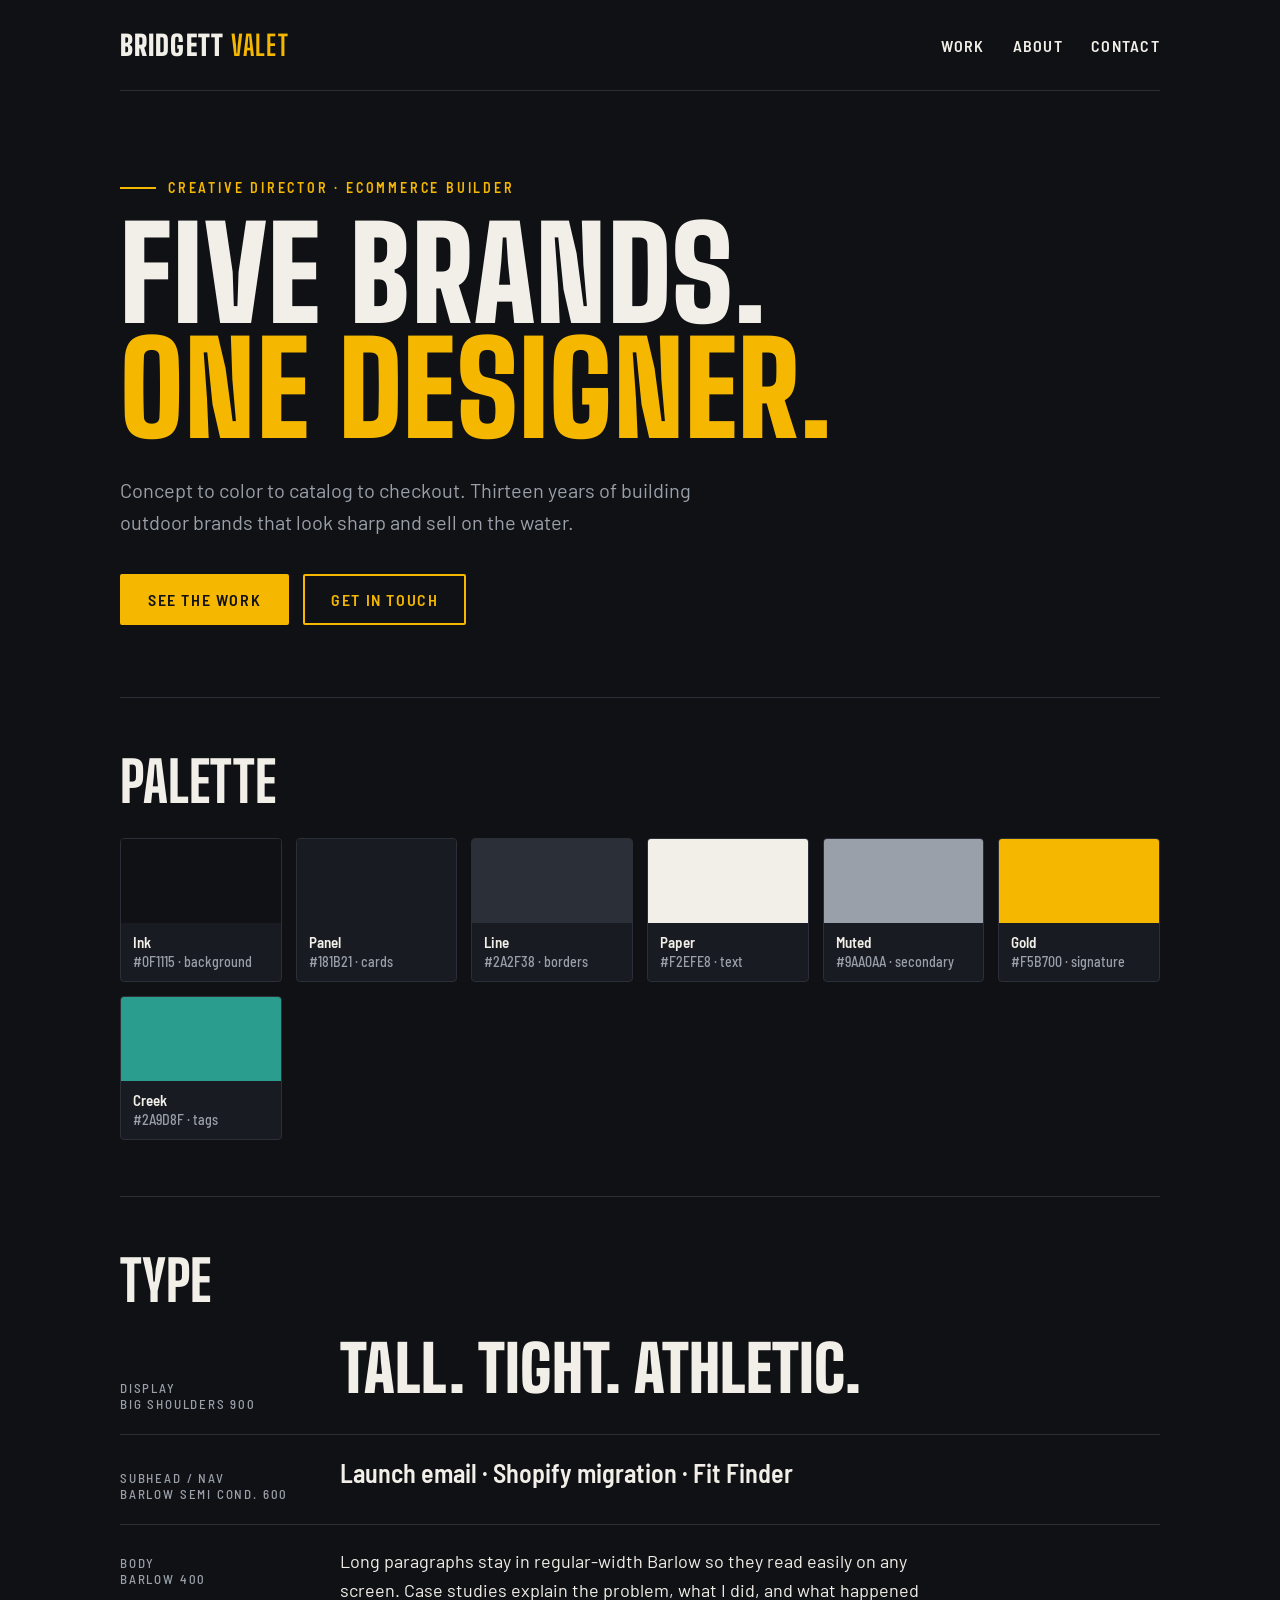
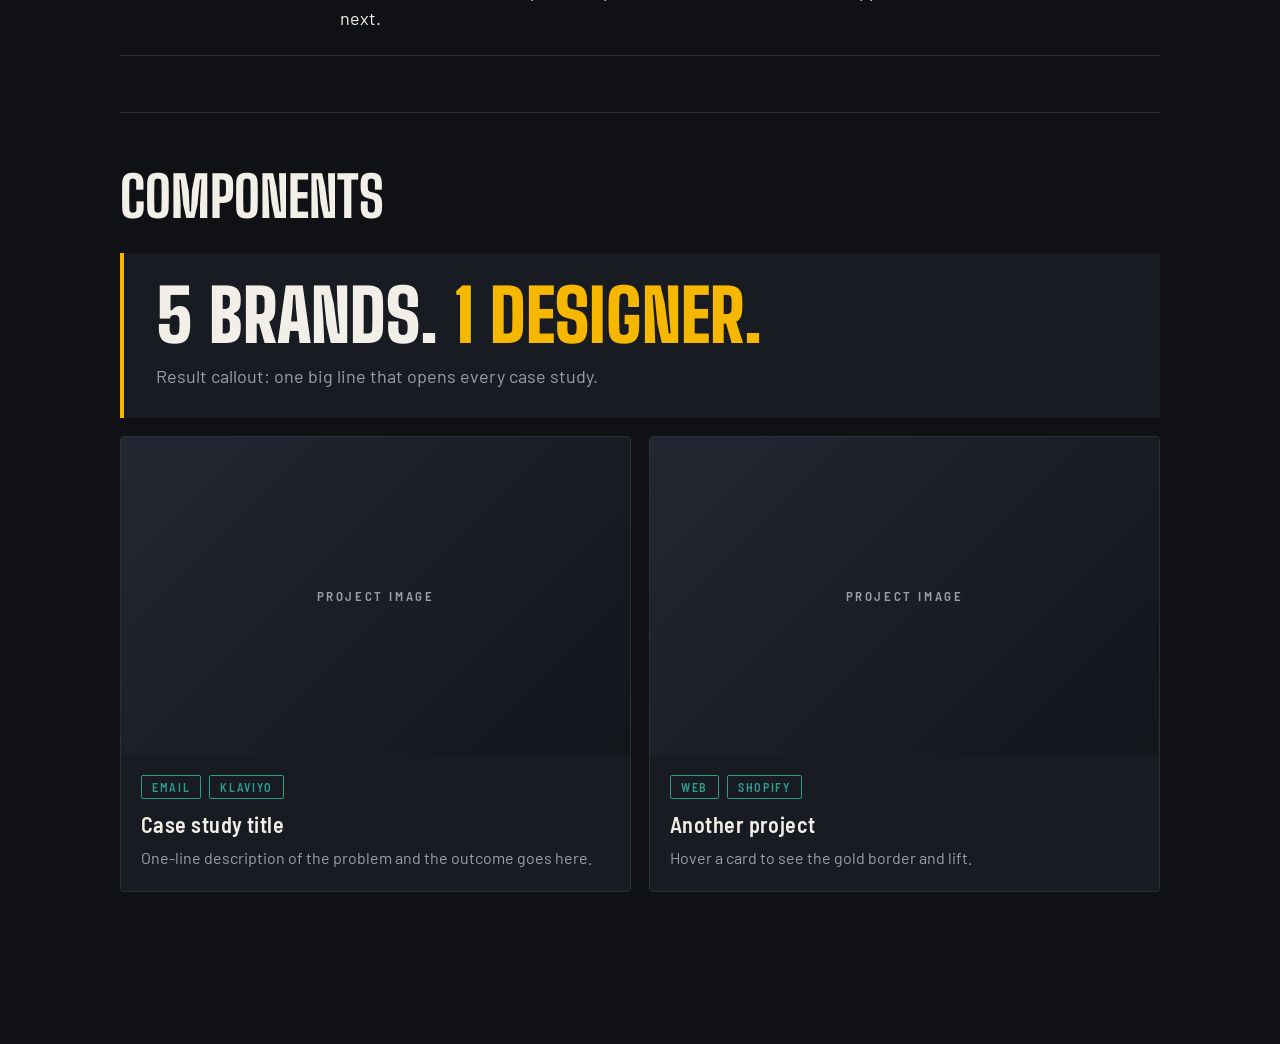
==== index.html @ 9b154510 "initial commit" ====
<!doctype html>
<html lang="en">
<head>
<meta charset="utf-8">
<meta name="viewport" content="width=device-width, initial-scale=1">
<title>Bridgett Valet — Style Sheet</title>
<meta name="robots" content="noindex">
<style>
@font-face{font-family:"Big Shoulders Display";font-weight:700;font-display:swap;src:url(fonts/big-shoulders-display-latin-700-normal.woff2) format("woff2")}
@font-face{font-family:"Big Shoulders Display";font-weight:800;font-display:swap;src:url(fonts/big-shoulders-display-latin-800-normal.woff2) format("woff2")}
@font-face{font-family:"Big Shoulders Display";font-weight:900;font-display:swap;src:url(fonts/big-shoulders-display-latin-900-normal.woff2) format("woff2")}
@font-face{font-family:"Barlow Semi Condensed";font-weight:500;font-display:swap;src:url(fonts/barlow-semi-condensed-latin-500-normal.woff2) format("woff2")}
@font-face{font-family:"Barlow Semi Condensed";font-weight:600;font-display:swap;src:url(fonts/barlow-semi-condensed-latin-600-normal.woff2) format("woff2")}
@font-face{font-family:"Barlow";font-weight:400;font-display:swap;src:url(fonts/barlow-latin-400-normal.woff2) format("woff2")}
@font-face{font-family:"Barlow";font-weight:400;font-style:italic;font-display:swap;src:url(fonts/barlow-latin-400-italic.woff2) format("woff2")}
@font-face{font-family:"Barlow";font-weight:600;font-display:swap;src:url(fonts/barlow-latin-600-normal.woff2) format("woff2")}

:root{
  --ink:#0F1115; --panel:#181B21; --line:#2A2F38;
  --text:#F2EFE8; --muted:#9AA0AA;
  --gold:#F5B700; --teal:#2A9D8F;
  --display:"Big Shoulders Display","Arial Narrow",sans-serif;
  --sub:"Barlow Semi Condensed",system-ui,sans-serif;
  --body:"Barlow",system-ui,sans-serif;
}
*{box-sizing:border-box;margin:0}
body{background:var(--ink);color:var(--text);font:400 18px/1.6 var(--body);padding:0 16px 96px}
.wrap{max-width:1040px;margin:0 auto}
nav{display:flex;justify-content:space-between;align-items:center;padding:28px 0;border-bottom:1px solid var(--line);font:600 16px var(--sub);letter-spacing:.08em;text-transform:uppercase}
nav .mark{font:900 28px var(--display);letter-spacing:.04em}
nav .mark b{color:var(--gold)}
nav ul{display:flex;gap:28px;list-style:none;padding:0}
nav a{color:var(--text);text-decoration:none}
nav a:hover{color:var(--gold)}
.hero{padding:88px 0 72px}
.tag{font:600 14px var(--sub);letter-spacing:.2em;text-transform:uppercase;color:var(--gold);display:flex;align-items:center;gap:12px}
.tag::before{content:"";width:36px;height:2px;background:var(--gold)}
h1{font:900 clamp(56px,11vw,128px)/.9 var(--display);text-transform:uppercase;letter-spacing:.01em;margin:20px 0 28px}
h1 em{font-style:normal;color:var(--gold)}
.lede{max-width:620px;color:var(--muted);font-size:20px}
.btns{display:flex;gap:14px;margin-top:36px;flex-wrap:wrap}
.btn{font:600 16px var(--sub);letter-spacing:.1em;text-transform:uppercase;padding:14px 26px;border-radius:2px;text-decoration:none;border:2px solid var(--gold)}
.btn.primary{background:var(--gold);color:var(--ink)}
.btn.primary:hover{background:var(--text);border-color:var(--text)}
.btn.ghost{color:var(--gold)}
.btn.ghost:hover{background:var(--gold);color:var(--ink)}
section{padding:56px 0;border-top:1px solid var(--line)}
h2{font:800 clamp(36px,6vw,56px)/1 var(--display);text-transform:uppercase;margin-bottom:28px}
h3{font:600 22px var(--sub);letter-spacing:.02em;margin-bottom:8px}
.swatches{display:grid;grid-template-columns:repeat(auto-fit,minmax(140px,1fr));gap:14px}
.sw{border:1px solid var(--line);border-radius:4px;overflow:hidden;background:var(--panel)}
.sw i{display:block;height:84px}
.sw p{padding:10px 12px;font:500 14px/1.3 var(--sub);color:var(--muted)}
.sw p b{display:block;color:var(--text);font-weight:600;font-size:15px}
.type{display:grid;gap:22px}
.row{display:grid;grid-template-columns:200px 1fr;gap:20px;align-items:baseline;padding-bottom:22px;border-bottom:1px solid var(--line)}
.row small{font:500 13px var(--sub);letter-spacing:.14em;text-transform:uppercase;color:var(--muted)}
.row .d{font:900 64px/1 var(--display);text-transform:uppercase}
.row .s{font:600 26px var(--sub)}
.row .b{font:400 18px/1.6 var(--body);max-width:60ch}
.cards{display:grid;grid-template-columns:repeat(auto-fit,minmax(280px,1fr));gap:18px}
.card{background:var(--panel);border:1px solid var(--line);border-radius:4px;overflow:hidden;transition:border-color .2s,transform .2s}
.card:hover{border-color:var(--gold);transform:translateY(-3px)}
.card .img{aspect-ratio:16/10;background:linear-gradient(135deg,#222732,#12151a);display:grid;place-items:center;color:var(--muted);font:600 13px var(--sub);letter-spacing:.2em;text-transform:uppercase}
.card .in{padding:20px}
.chips{display:flex;gap:8px;flex-wrap:wrap;margin-bottom:12px}
.chip{font:600 12px var(--sub);letter-spacing:.14em;text-transform:uppercase;padding:4px 10px;border:1px solid var(--teal);color:var(--teal);border-radius:2px}
.card p{color:var(--muted);font-size:16px}
.result{background:var(--panel);border-left:4px solid var(--gold);padding:28px 32px}
.result .big{font:900 clamp(40px,7vw,72px)/.95 var(--display);text-transform:uppercase}
.result .big span{color:var(--gold)}
.result p{color:var(--muted);margin-top:12px}
@media(max-width:640px){.row{grid-template-columns:1fr;gap:6px}nav ul{display:none}.hero{padding:56px 0 48px}}
</style>
</head>
<body>
<div class="wrap">
  <nav>
    <div class="mark">BRIDGETT <b>VALET</b></div>
    <ul><li><a href="#">Work</a></li><li><a href="#">About</a></li><li><a href="#">Contact</a></li></ul>
  </nav>

  <header class="hero">
    <div class="tag">Creative Director · Ecommerce Builder</div>
    <h1>Five brands.<br><em>One designer.</em></h1>
    <p class="lede">Concept to color to catalog to checkout. Thirteen years of building outdoor brands that look sharp and sell on the water.</p>
    <div class="btns">
      <a class="btn primary" href="#">See the work</a>
      <a class="btn ghost" href="#">Get in touch</a>
    </div>
  </header>

  <section>
    <h2>Palette</h2>
    <div class="swatches">
      <div class="sw"><i style="background:#0F1115"></i><p><b>Ink</b>#0F1115 · background</p></div>
      <div class="sw"><i style="background:#181B21"></i><p><b>Panel</b>#181B21 · cards</p></div>
      <div class="sw"><i style="background:#2A2F38"></i><p><b>Line</b>#2A2F38 · borders</p></div>
      <div class="sw"><i style="background:#F2EFE8"></i><p><b>Paper</b>#F2EFE8 · text</p></div>
      <div class="sw"><i style="background:#9AA0AA"></i><p><b>Muted</b>#9AA0AA · secondary</p></div>
      <div class="sw"><i style="background:#F5B700"></i><p><b>Gold</b>#F5B700 · signature</p></div>
      <div class="sw"><i style="background:#2A9D8F"></i><p><b>Creek</b>#2A9D8F · tags</p></div>
    </div>
  </section>

  <section>
    <h2>Type</h2>
    <div class="type">
      <div class="row"><small>Display<br>Big Shoulders 900</small><div class="d">Tall. Tight. Athletic.</div></div>
      <div class="row"><small>Subhead / nav<br>Barlow Semi Cond. 600</small><div class="s">Launch email · Shopify migration · Fit Finder</div></div>
      <div class="row"><small>Body<br>Barlow 400</small><div class="b">Long paragraphs stay in regular-width Barlow so they read easily on any screen. Case studies explain the problem, what I did, and what happened next.</div></div>
    </div>
  </section>

  <section>
    <h2>Components</h2>
    <div class="result" style="margin-bottom:18px">
      <div class="big">5 brands. <span>1 designer.</span></div>
      <p>Result callout: one big line that opens every case study.</p>
    </div>
    <div class="cards">
      <article class="card"><div class="img">Project image</div><div class="in"><div class="chips"><span class="chip">Email</span><span class="chip">Klaviyo</span></div><h3>Case study title</h3><p>One-line description of the problem and the outcome goes here.</p></div></article>
      <article class="card"><div class="img">Project image</div><div class="in"><div class="chips"><span class="chip">Web</span><span class="chip">Shopify</span></div><h3>Another project</h3><p>Hover a card to see the gold border and lift.</p></div></article>
    </div>
  </section>
</div>
</body>
</html>
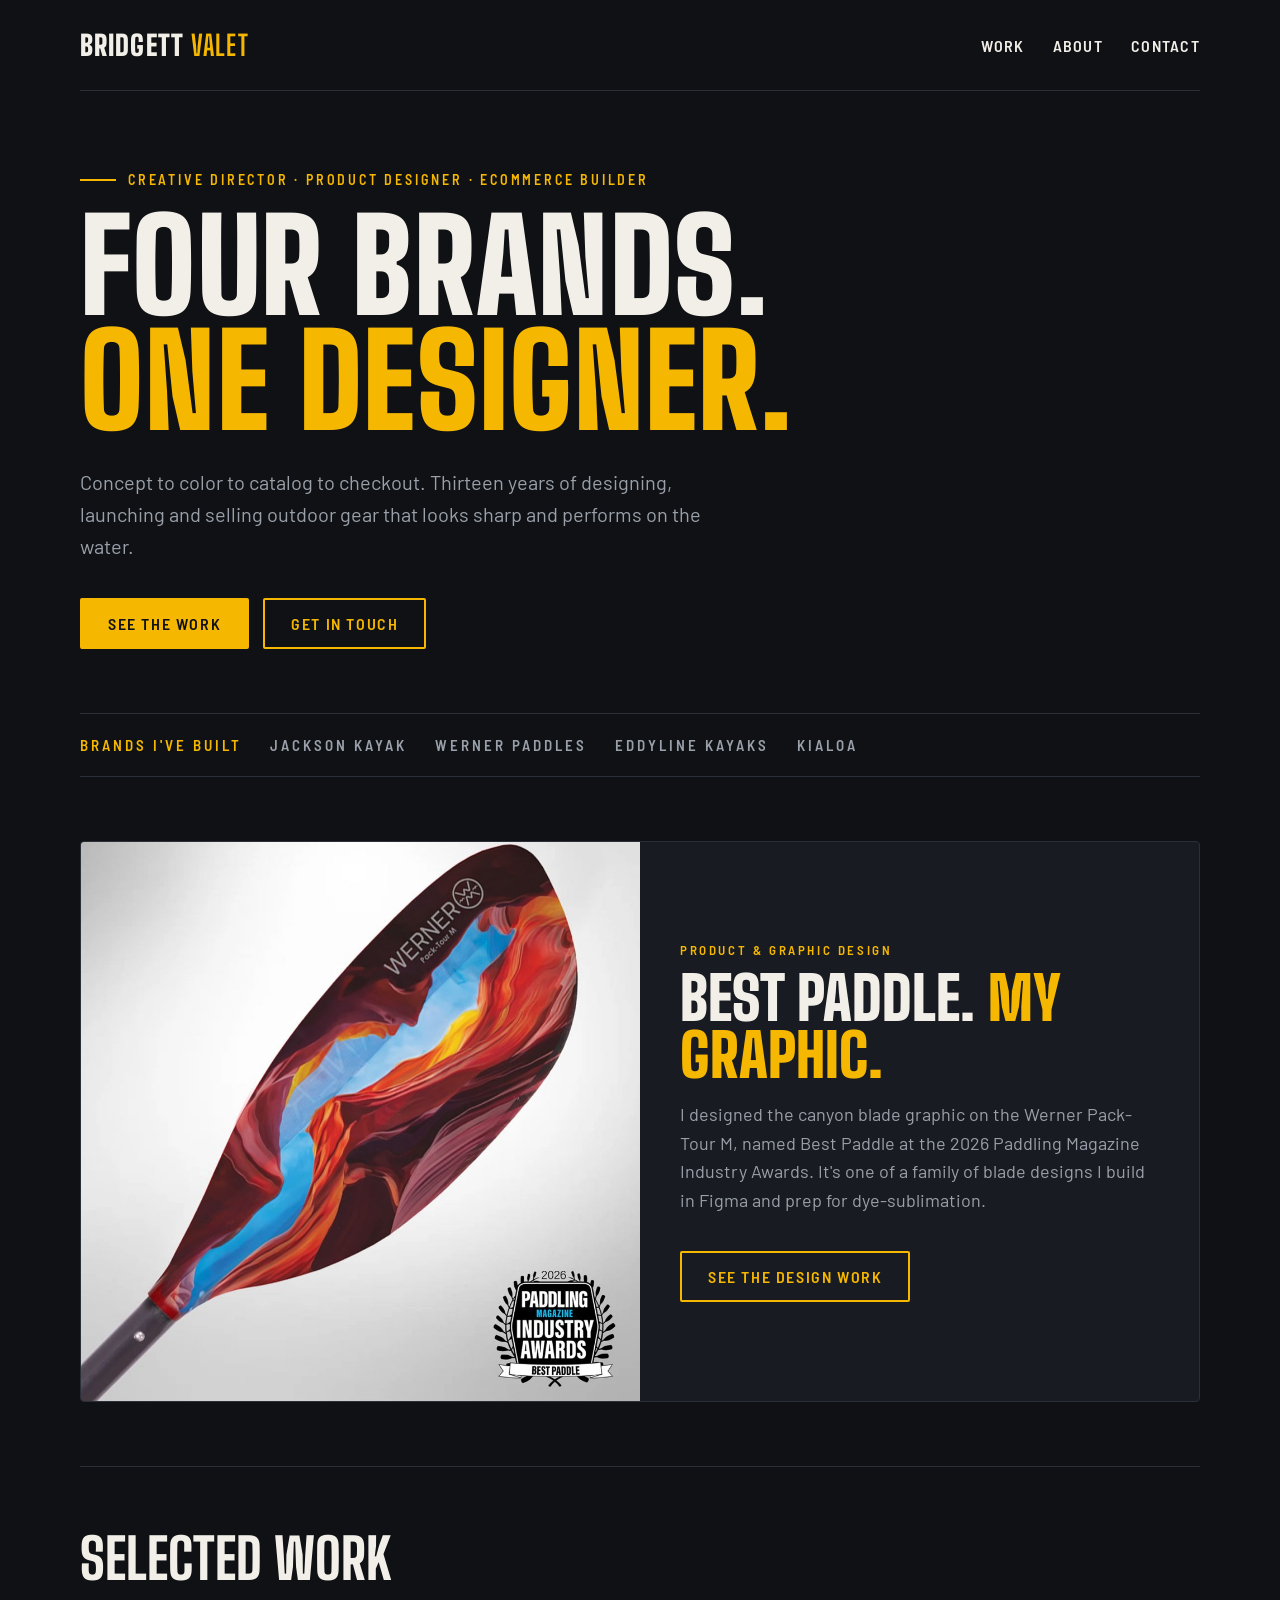
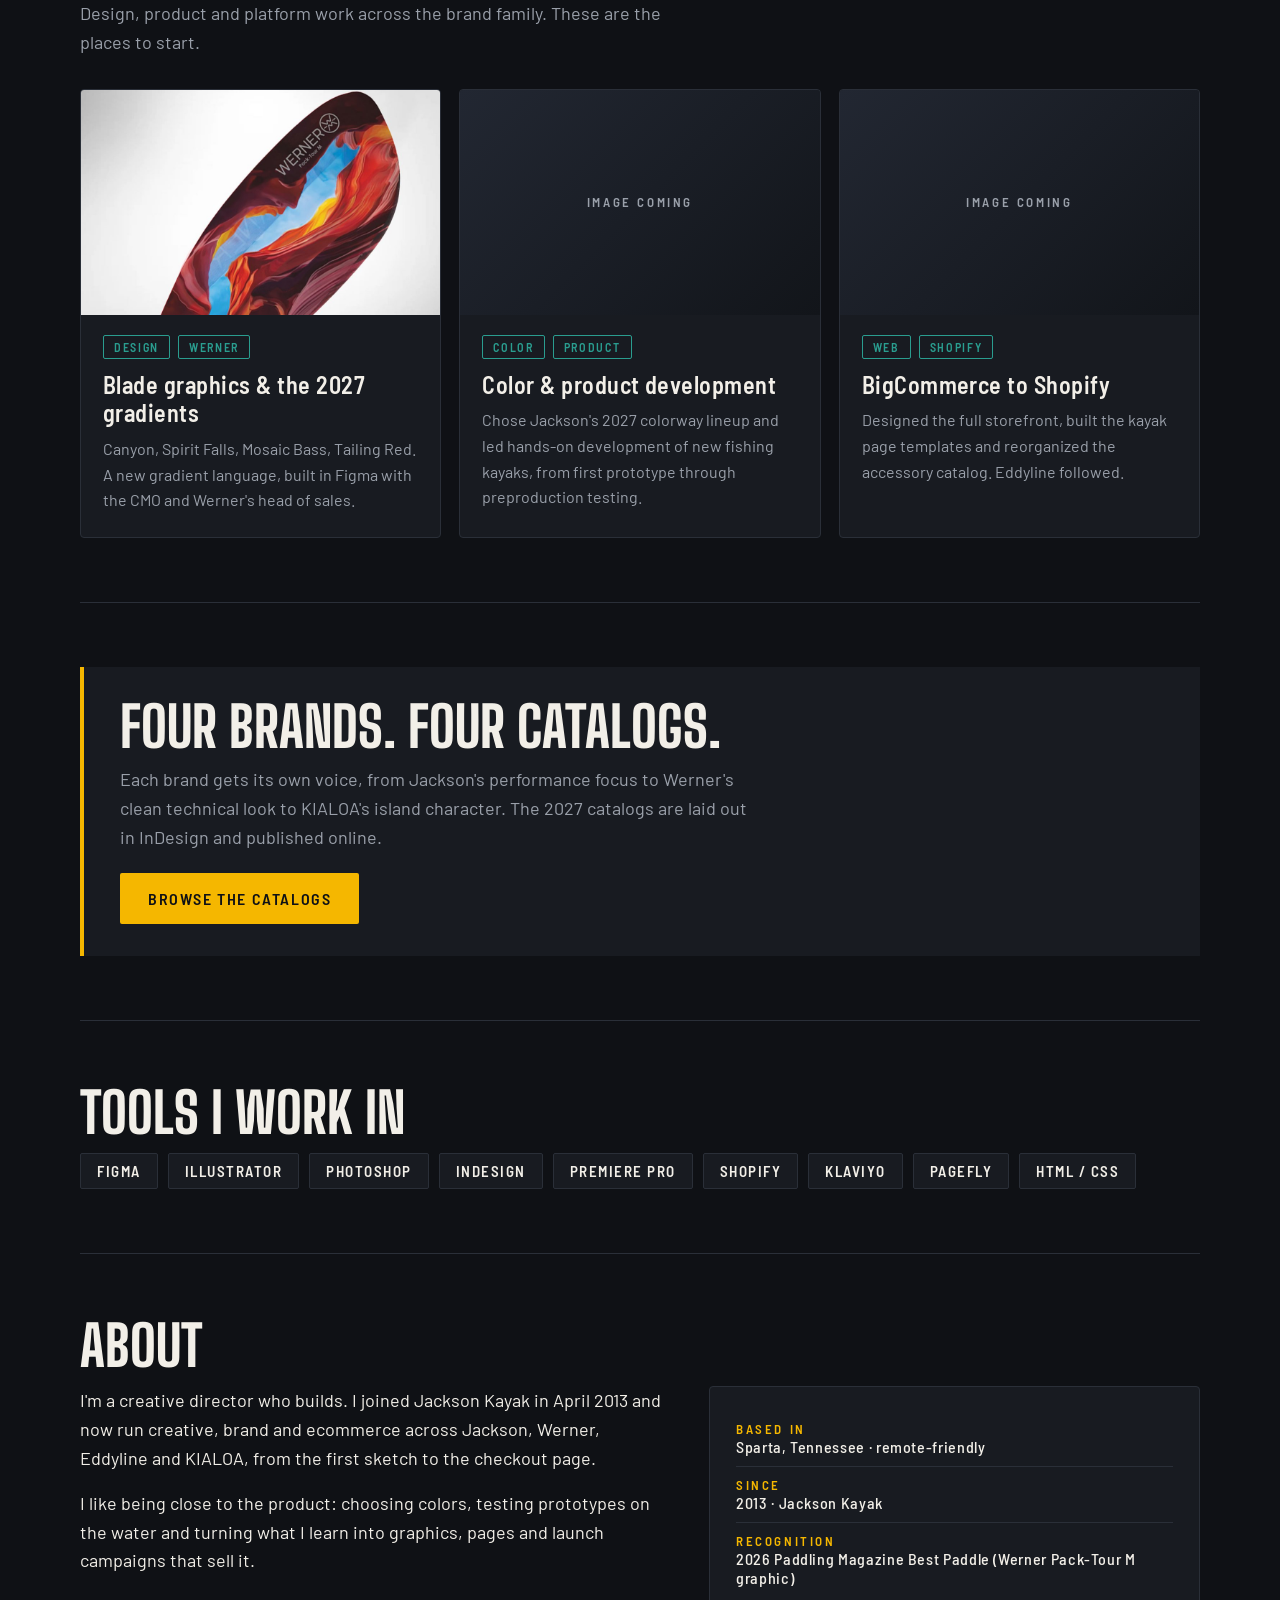
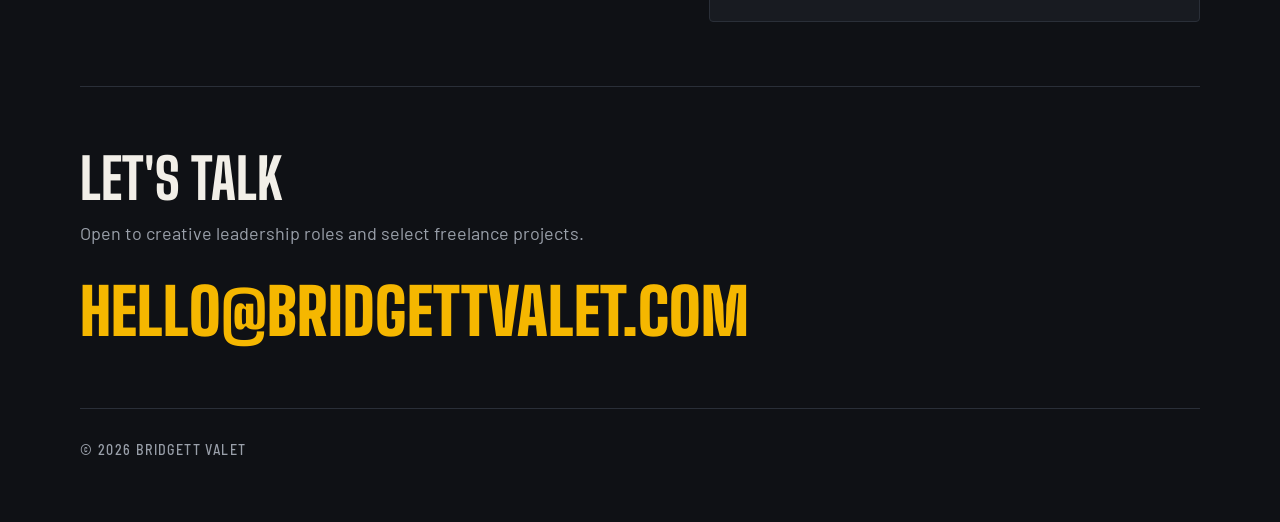
==== commit 3815294c: "added style.css and image folder" ====
--- a/index.html
+++ b/index.html
@@ -3,126 +3,96 @@
 <head>
 <meta charset="utf-8">
 <meta name="viewport" content="width=device-width, initial-scale=1">
-<title>Bridgett Valet — Style Sheet</title>
+<title>Bridgett Valet — Creative Director</title>
+<meta name="description" content="Creative director and ecommerce builder with 13 years designing, launching and selling outdoor gear across four brands.">
 <meta name="robots" content="noindex">
-<style>
-@font-face{font-family:"Big Shoulders Display";font-weight:700;font-display:swap;src:url(fonts/big-shoulders-display-latin-700-normal.woff2) format("woff2")}
-@font-face{font-family:"Big Shoulders Display";font-weight:800;font-display:swap;src:url(fonts/big-shoulders-display-latin-800-normal.woff2) format("woff2")}
-@font-face{font-family:"Big Shoulders Display";font-weight:900;font-display:swap;src:url(fonts/big-shoulders-display-latin-900-normal.woff2) format("woff2")}
-@font-face{font-family:"Barlow Semi Condensed";font-weight:500;font-display:swap;src:url(fonts/barlow-semi-condensed-latin-500-normal.woff2) format("woff2")}
-@font-face{font-family:"Barlow Semi Condensed";font-weight:600;font-display:swap;src:url(fonts/barlow-semi-condensed-latin-600-normal.woff2) format("woff2")}
-@font-face{font-family:"Barlow";font-weight:400;font-display:swap;src:url(fonts/barlow-latin-400-normal.woff2) format("woff2")}
-@font-face{font-family:"Barlow";font-weight:400;font-style:italic;font-display:swap;src:url(fonts/barlow-latin-400-italic.woff2) format("woff2")}
-@font-face{font-family:"Barlow";font-weight:600;font-display:swap;src:url(fonts/barlow-latin-600-normal.woff2) format("woff2")}
-
-:root{
-  --ink:#0F1115; --panel:#181B21; --line:#2A2F38;
-  --text:#F2EFE8; --muted:#9AA0AA;
-  --gold:#F5B700; --teal:#2A9D8F;
-  --display:"Big Shoulders Display","Arial Narrow",sans-serif;
-  --sub:"Barlow Semi Condensed",system-ui,sans-serif;
-  --body:"Barlow",system-ui,sans-serif;
-}
-*{box-sizing:border-box;margin:0}
-body{background:var(--ink);color:var(--text);font:400 18px/1.6 var(--body);padding:0 16px 96px}
-.wrap{max-width:1040px;margin:0 auto}
-nav{display:flex;justify-content:space-between;align-items:center;padding:28px 0;border-bottom:1px solid var(--line);font:600 16px var(--sub);letter-spacing:.08em;text-transform:uppercase}
-nav .mark{font:900 28px var(--display);letter-spacing:.04em}
-nav .mark b{color:var(--gold)}
-nav ul{display:flex;gap:28px;list-style:none;padding:0}
-nav a{color:var(--text);text-decoration:none}
-nav a:hover{color:var(--gold)}
-.hero{padding:88px 0 72px}
-.tag{font:600 14px var(--sub);letter-spacing:.2em;text-transform:uppercase;color:var(--gold);display:flex;align-items:center;gap:12px}
-.tag::before{content:"";width:36px;height:2px;background:var(--gold)}
-h1{font:900 clamp(56px,11vw,128px)/.9 var(--display);text-transform:uppercase;letter-spacing:.01em;margin:20px 0 28px}
-h1 em{font-style:normal;color:var(--gold)}
-.lede{max-width:620px;color:var(--muted);font-size:20px}
-.btns{display:flex;gap:14px;margin-top:36px;flex-wrap:wrap}
-.btn{font:600 16px var(--sub);letter-spacing:.1em;text-transform:uppercase;padding:14px 26px;border-radius:2px;text-decoration:none;border:2px solid var(--gold)}
-.btn.primary{background:var(--gold);color:var(--ink)}
-.btn.primary:hover{background:var(--text);border-color:var(--text)}
-.btn.ghost{color:var(--gold)}
-.btn.ghost:hover{background:var(--gold);color:var(--ink)}
-section{padding:56px 0;border-top:1px solid var(--line)}
-h2{font:800 clamp(36px,6vw,56px)/1 var(--display);text-transform:uppercase;margin-bottom:28px}
-h3{font:600 22px var(--sub);letter-spacing:.02em;margin-bottom:8px}
-.swatches{display:grid;grid-template-columns:repeat(auto-fit,minmax(140px,1fr));gap:14px}
-.sw{border:1px solid var(--line);border-radius:4px;overflow:hidden;background:var(--panel)}
-.sw i{display:block;height:84px}
-.sw p{padding:10px 12px;font:500 14px/1.3 var(--sub);color:var(--muted)}
-.sw p b{display:block;color:var(--text);font-weight:600;font-size:15px}
-.type{display:grid;gap:22px}
-.row{display:grid;grid-template-columns:200px 1fr;gap:20px;align-items:baseline;padding-bottom:22px;border-bottom:1px solid var(--line)}
-.row small{font:500 13px var(--sub);letter-spacing:.14em;text-transform:uppercase;color:var(--muted)}
-.row .d{font:900 64px/1 var(--display);text-transform:uppercase}
-.row .s{font:600 26px var(--sub)}
-.row .b{font:400 18px/1.6 var(--body);max-width:60ch}
-.cards{display:grid;grid-template-columns:repeat(auto-fit,minmax(280px,1fr));gap:18px}
-.card{background:var(--panel);border:1px solid var(--line);border-radius:4px;overflow:hidden;transition:border-color .2s,transform .2s}
-.card:hover{border-color:var(--gold);transform:translateY(-3px)}
-.card .img{aspect-ratio:16/10;background:linear-gradient(135deg,#222732,#12151a);display:grid;place-items:center;color:var(--muted);font:600 13px var(--sub);letter-spacing:.2em;text-transform:uppercase}
-.card .in{padding:20px}
-.chips{display:flex;gap:8px;flex-wrap:wrap;margin-bottom:12px}
-.chip{font:600 12px var(--sub);letter-spacing:.14em;text-transform:uppercase;padding:4px 10px;border:1px solid var(--teal);color:var(--teal);border-radius:2px}
-.card p{color:var(--muted);font-size:16px}
-.result{background:var(--panel);border-left:4px solid var(--gold);padding:28px 32px}
-.result .big{font:900 clamp(40px,7vw,72px)/.95 var(--display);text-transform:uppercase}
-.result .big span{color:var(--gold)}
-.result p{color:var(--muted);margin-top:12px}
-@media(max-width:640px){.row{grid-template-columns:1fr;gap:6px}nav ul{display:none}.hero{padding:56px 0 48px}}
-</style>
+<link rel="stylesheet" href="style.css">
 </head>
 <body>
 <div class="wrap">
   <nav>
-    <div class="mark">BRIDGETT <b>VALET</b></div>
-    <ul><li><a href="#">Work</a></li><li><a href="#">About</a></li><li><a href="#">Contact</a></li></ul>
+    <a class="mark" href="index.html">BRIDGETT <b>VALET</b></a>
+    <ul><li><a href="work.html">Work</a></li><li><a href="#about">About</a></li><li><a href="#contact">Contact</a></li></ul>
   </nav>
 
   <header class="hero">
-    <div class="tag">Creative Director · Ecommerce Builder</div>
-    <h1>Five brands.<br><em>One designer.</em></h1>
-    <p class="lede">Concept to color to catalog to checkout. Thirteen years of building outdoor brands that look sharp and sell on the water.</p>
+    <div class="tag">Creative Director · Product Designer · Ecommerce Builder</div>
+    <h1>Four brands.<br><em>One designer.</em></h1>
+    <p class="lede">Concept to color to catalog to checkout. Thirteen years of designing, launching and selling outdoor gear that looks sharp and performs on the water.</p>
     <div class="btns">
-      <a class="btn primary" href="#">See the work</a>
-      <a class="btn ghost" href="#">Get in touch</a>
+      <a class="btn primary" href="work.html">See the work</a>
+      <a class="btn ghost" href="#contact">Get in touch</a>
     </div>
   </header>
 
+  <div class="brands"><span>Brands I've built</span><span>Jackson Kayak</span><span>Werner Paddles</span><span>Eddyline Kayaks</span><span>KIALOA</span></div>
+
   <section>
-    <h2>Palette</h2>
-    <div class="swatches">
-      <div class="sw"><i style="background:#0F1115"></i><p><b>Ink</b>#0F1115 · background</p></div>
-      <div class="sw"><i style="background:#181B21"></i><p><b>Panel</b>#181B21 · cards</p></div>
-      <div class="sw"><i style="background:#2A2F38"></i><p><b>Line</b>#2A2F38 · borders</p></div>
-      <div class="sw"><i style="background:#F2EFE8"></i><p><b>Paper</b>#F2EFE8 · text</p></div>
-      <div class="sw"><i style="background:#9AA0AA"></i><p><b>Muted</b>#9AA0AA · secondary</p></div>
-      <div class="sw"><i style="background:#F5B700"></i><p><b>Gold</b>#F5B700 · signature</p></div>
-      <div class="sw"><i style="background:#2A9D8F"></i><p><b>Creek</b>#2A9D8F · tags</p></div>
+    <div class="award">
+      <img src="img/pack-tour-m.jpg" alt="Werner Pack-Tour M paddle blade with canyon graphic and the 2026 Paddling Magazine Industry Awards Best Paddle badge" width="1000" height="1000">
+      <div class="in">
+        <div class="kicker">Product &amp; Graphic Design</div>
+        <div class="big">Best Paddle. <span>My graphic.</span></div>
+        <p>I designed the canyon blade graphic on the Werner Pack-Tour M, named Best Paddle at the 2026 Paddling Magazine Industry Awards. It's one of a family of blade designs I build in Figma and prep for dye-sublimation.</p>
+        <div class="btns"><a class="btn ghost" href="work.html">See the design work</a></div>
+      </div>
     </div>
   </section>
 
   <section>
-    <h2>Type</h2>
-    <div class="type">
-      <div class="row"><small>Display<br>Big Shoulders 900</small><div class="d">Tall. Tight. Athletic.</div></div>
-      <div class="row"><small>Subhead / nav<br>Barlow Semi Cond. 600</small><div class="s">Launch email · Shopify migration · Fit Finder</div></div>
-      <div class="row"><small>Body<br>Barlow 400</small><div class="b">Long paragraphs stay in regular-width Barlow so they read easily on any screen. Case studies explain the problem, what I did, and what happened next.</div></div>
+    <h2>Selected work</h2>
+    <p class="sec-intro">Design, product and platform work across the brand family. These are the places to start.</p>
+    <div class="cards">
+      <a class="card" href="work.html">
+        <div class="img"><img src="img/pack-tour-m.jpg" alt="Werner Pack-Tour M blade graphic"></div>
+        <div class="in"><div class="chips"><span class="chip">Design</span><span class="chip">Werner</span></div><h3>Blade graphics &amp; the 2027 gradients</h3><p>Canyon, Spirit Falls, Mosaic Bass, Tailing Red. A new gradient language, built in Figma with the CMO and Werner's head of sales.</p></div>
+      </a>
+      <a class="card" href="work.html">
+        <div class="img">Image coming</div>
+        <div class="in"><div class="chips"><span class="chip">Color</span><span class="chip">Product</span></div><h3>Color &amp; product development</h3><p>Chose Jackson's 2027 colorway lineup and led hands-on development of new fishing kayaks, from first prototype through preproduction testing.</p></div>
+      </a>
+      <a class="card" href="work.html">
+        <div class="img">Image coming</div>
+        <div class="in"><div class="chips"><span class="chip">Web</span><span class="chip">Shopify</span></div><h3>BigCommerce to Shopify</h3><p>Designed the full storefront, built the kayak page templates and reorganized the accessory catalog. Eddyline followed.</p></div>
+      </a>
     </div>
   </section>
 
   <section>
-    <h2>Components</h2>
-    <div class="result" style="margin-bottom:18px">
-      <div class="big">5 brands. <span>1 designer.</span></div>
-      <p>Result callout: one big line that opens every case study.</p>
-    </div>
-    <div class="cards">
-      <article class="card"><div class="img">Project image</div><div class="in"><div class="chips"><span class="chip">Email</span><span class="chip">Klaviyo</span></div><h3>Case study title</h3><p>One-line description of the problem and the outcome goes here.</p></div></article>
-      <article class="card"><div class="img">Project image</div><div class="in"><div class="chips"><span class="chip">Web</span><span class="chip">Shopify</span></div><h3>Another project</h3><p>Hover a card to see the gold border and lift.</p></div></article>
+    <div class="band">
+      <h2>Four brands. Four catalogs.</h2>
+      <p>Each brand gets its own voice, from Jackson's performance focus to Werner's clean technical look to KIALOA's island character. The 2027 catalogs are laid out in InDesign and published online.</p>
+      <div class="btns"><a class="btn primary" href="work.html">Browse the catalogs</a></div>
     </div>
   </section>
+
+  <section>
+    <h2>Tools I work in</h2>
+    <div class="tools"><span>Figma</span><span>Illustrator</span><span>Photoshop</span><span>InDesign</span><span>Premiere Pro</span><span>Shopify</span><span>Klaviyo</span><span>PageFly</span><span>HTML / CSS</span></div>
+  </section>
+
+  <section id="about">
+    <h2>About</h2>
+    <div class="about">
+      <div>
+        <p>I'm a creative director who builds. I joined Jackson Kayak in April 2013 and now run creative, brand and ecommerce across Jackson, Werner, Eddyline and KIALOA, from the first sketch to the checkout page.</p>
+        <p>I like being close to the product: choosing colors, testing prototypes on the water and turning what I learn into graphics, pages and launch campaigns that sell it.</p>
+      </div>
+      <ul class="facts">
+        <li><b>Based in</b>Sparta, Tennessee · remote-friendly</li>
+        <li><b>Since</b>2013 · Jackson Kayak</li>
+        <li><b>Recognition</b>2026 Paddling Magazine Best Paddle (Werner Pack-Tour M graphic)</li>
+      </ul>
+    </div>
+  </section>
+
+  <section id="contact" class="contact">
+    <h2>Let's talk</h2>
+    <p class="sec-intro">Open to creative leadership roles and select freelance projects.</p>
+    <a class="mail" href="mailto:hello@bridgettvalet.com">hello@bridgettvalet.com</a>
+  </section>
+
+  <footer>© 2026 Bridgett Valet</footer>
 </div>
 </body>
 </html>
--- a/style.css
+++ b/style.css
@@ -0,0 +1,104 @@
+@font-face{font-family:"Big Shoulders Display";font-weight:700;font-display:swap;src:url(fonts/big-shoulders-display-latin-700-normal.woff2) format("woff2")}
+@font-face{font-family:"Big Shoulders Display";font-weight:800;font-display:swap;src:url(fonts/big-shoulders-display-latin-800-normal.woff2) format("woff2")}
+@font-face{font-family:"Big Shoulders Display";font-weight:900;font-display:swap;src:url(fonts/big-shoulders-display-latin-900-normal.woff2) format("woff2")}
+@font-face{font-family:"Barlow Semi Condensed";font-weight:500;font-display:swap;src:url(fonts/barlow-semi-condensed-latin-500-normal.woff2) format("woff2")}
+@font-face{font-family:"Barlow Semi Condensed";font-weight:600;font-display:swap;src:url(fonts/barlow-semi-condensed-latin-600-normal.woff2) format("woff2")}
+@font-face{font-family:"Barlow";font-weight:400;font-display:swap;src:url(fonts/barlow-latin-400-normal.woff2) format("woff2")}
+@font-face{font-family:"Barlow";font-weight:400;font-style:italic;font-display:swap;src:url(fonts/barlow-latin-400-italic.woff2) format("woff2")}
+@font-face{font-family:"Barlow";font-weight:600;font-display:swap;src:url(fonts/barlow-latin-600-normal.woff2) format("woff2")}
+
+:root{
+  --ink:#0F1115; --panel:#181B21; --line:#2A2F38;
+  --text:#F2EFE8; --muted:#9AA0AA;
+  --gold:#F5B700; --teal:#2A9D8F;
+  --display:"Big Shoulders Display","Arial Narrow",sans-serif;
+  --sub:"Barlow Semi Condensed",system-ui,sans-serif;
+  --body:"Barlow",system-ui,sans-serif;
+}
+*{box-sizing:border-box;margin:0}
+html{scroll-behavior:smooth}
+body{background:var(--ink);color:var(--text);font:400 18px/1.6 var(--body);padding:0 16px 64px}
+.wrap{max-width:1120px;margin:0 auto}
+a{color:inherit}
+nav{display:flex;justify-content:space-between;align-items:center;padding:28px 0;border-bottom:1px solid var(--line);font:600 16px var(--sub);letter-spacing:.08em;text-transform:uppercase}
+nav .mark{font:900 28px var(--display);letter-spacing:.04em;text-decoration:none}
+nav .mark b{color:var(--gold)}
+nav ul{display:flex;gap:28px;list-style:none;padding:0}
+nav ul a{text-decoration:none}
+nav ul a:hover,nav ul a.on{color:var(--gold)}
+
+.hero{padding:80px 0 64px}
+.tag{font:600 14px var(--sub);letter-spacing:.2em;text-transform:uppercase;color:var(--gold);display:flex;align-items:center;gap:12px}
+.tag::before{content:"";width:36px;height:2px;background:var(--gold)}
+h1{font:900 clamp(56px,11vw,128px)/.9 var(--display);text-transform:uppercase;letter-spacing:.01em;margin:20px 0 28px}
+h1 em{font-style:normal;color:var(--gold)}
+.lede{max-width:640px;color:var(--muted);font-size:20px}
+.btns{display:flex;gap:14px;margin-top:36px;flex-wrap:wrap}
+.btn{font:600 16px var(--sub);letter-spacing:.1em;text-transform:uppercase;padding:14px 26px;border-radius:2px;text-decoration:none;border:2px solid var(--gold);display:inline-block}
+.btn.primary{background:var(--gold);color:var(--ink)}
+.btn.primary:hover{background:var(--text);border-color:var(--text)}
+.btn.ghost{color:var(--gold)}
+.btn.ghost:hover{background:var(--gold);color:var(--ink)}
+
+.brands{display:flex;flex-wrap:wrap;gap:10px 28px;padding:22px 0;border-top:1px solid var(--line);border-bottom:1px solid var(--line);font:600 15px var(--sub);letter-spacing:.2em;text-transform:uppercase;color:var(--muted)}
+.brands span:first-child{color:var(--gold)}
+
+section{padding:64px 0;border-top:1px solid var(--line)}
+.brands+section{border-top:0}
+h2{font:800 clamp(36px,6vw,56px)/1 var(--display);text-transform:uppercase;margin-bottom:12px}
+h3{font:600 24px/1.2 var(--sub);letter-spacing:.02em;margin-bottom:8px}
+.sec-intro{color:var(--muted);max-width:620px;margin-bottom:32px}
+
+.award{display:grid;grid-template-columns:minmax(0,1fr) minmax(0,1fr);gap:0;background:var(--panel);border:1px solid var(--line);border-radius:4px;overflow:hidden}
+.award img{width:100%;height:100%;object-fit:cover;display:block}
+.award .in{padding:40px;display:flex;flex-direction:column;justify-content:center}
+.award .kicker{font:600 13px var(--sub);letter-spacing:.2em;text-transform:uppercase;color:var(--gold);margin-bottom:12px}
+.award .big{font:900 clamp(36px,5vw,60px)/.95 var(--display);text-transform:uppercase;margin-bottom:16px}
+.award .big span{color:var(--gold)}
+.award p{color:var(--muted)}
+
+.cards{display:grid;grid-template-columns:repeat(auto-fit,minmax(300px,1fr));gap:18px}
+.card{background:var(--panel);border:1px solid var(--line);border-radius:4px;overflow:hidden;transition:border-color .2s,transform .2s;display:block;text-decoration:none}
+.card:hover{border-color:var(--gold);transform:translateY(-3px)}
+.card .img{aspect-ratio:16/10;background:linear-gradient(135deg,#222732,#12151a);display:grid;place-items:center;color:var(--muted);font:600 13px var(--sub);letter-spacing:.2em;text-transform:uppercase;overflow:hidden}
+.card .img img{width:100%;height:100%;object-fit:cover;display:block}
+.card .in{padding:20px 22px 24px}
+.chips{display:flex;gap:8px;flex-wrap:wrap;margin-bottom:12px}
+.chip{font:600 12px var(--sub);letter-spacing:.14em;text-transform:uppercase;padding:4px 10px;border:1px solid var(--teal);color:var(--teal);border-radius:2px}
+.card p{color:var(--muted);font-size:16px}
+.card.hide{display:none}
+
+.band{background:var(--panel);border-left:4px solid var(--gold);padding:32px 36px}
+.band h2{margin-bottom:10px}
+.band p{color:var(--muted);max-width:640px}
+.band .btns{margin-top:22px}
+
+.tools{display:flex;flex-wrap:wrap;gap:10px}
+.tools span{font:600 15px var(--sub);letter-spacing:.1em;text-transform:uppercase;padding:8px 16px;border:1px solid var(--line);border-radius:2px;background:var(--panel)}
+
+.filters{display:flex;flex-wrap:wrap;gap:10px;margin:8px 0 32px}
+.filters button{font:600 14px var(--sub);letter-spacing:.14em;text-transform:uppercase;padding:10px 18px;border-radius:2px;border:2px solid var(--line);background:transparent;color:var(--text);cursor:pointer}
+.filters button:hover{border-color:var(--gold);color:var(--gold)}
+.filters button.on{background:var(--gold);border-color:var(--gold);color:var(--ink)}
+.page-head{padding:64px 0 8px}
+.page-head h1{font-size:clamp(48px,9vw,96px);margin-bottom:16px}
+
+.about{display:grid;grid-template-columns:minmax(0,1.2fr) minmax(0,1fr);gap:40px;align-items:start}
+.about p+p{margin-top:16px}
+.about .facts{background:var(--panel);border:1px solid var(--line);border-radius:4px;padding:24px 26px}
+.about .facts li{list-style:none;padding:10px 0;border-bottom:1px solid var(--line);font:500 16px var(--sub);letter-spacing:.04em}
+.about .facts li:last-child{border:0}
+.about .facts b{display:block;color:var(--gold);font-size:13px;letter-spacing:.2em;text-transform:uppercase}
+.contact{text-align:left}
+.contact a.mail{font:900 clamp(32px,6vw,64px)/1 var(--display);text-transform:uppercase;text-decoration:none;color:var(--gold);word-break:break-word}
+.contact a.mail:hover{color:var(--text)}
+footer{padding:32px 0 0;border-top:1px solid var(--line);color:var(--muted);font:500 14px var(--sub);letter-spacing:.1em;text-transform:uppercase}
+
+@media(max-width:760px){
+  nav ul{gap:16px;font-size:14px}
+  .hero{padding:48px 0 40px}
+  .award{grid-template-columns:1fr}
+  .award .in{padding:28px 22px}
+  .about{grid-template-columns:1fr}
+  section{padding:48px 0}
+}
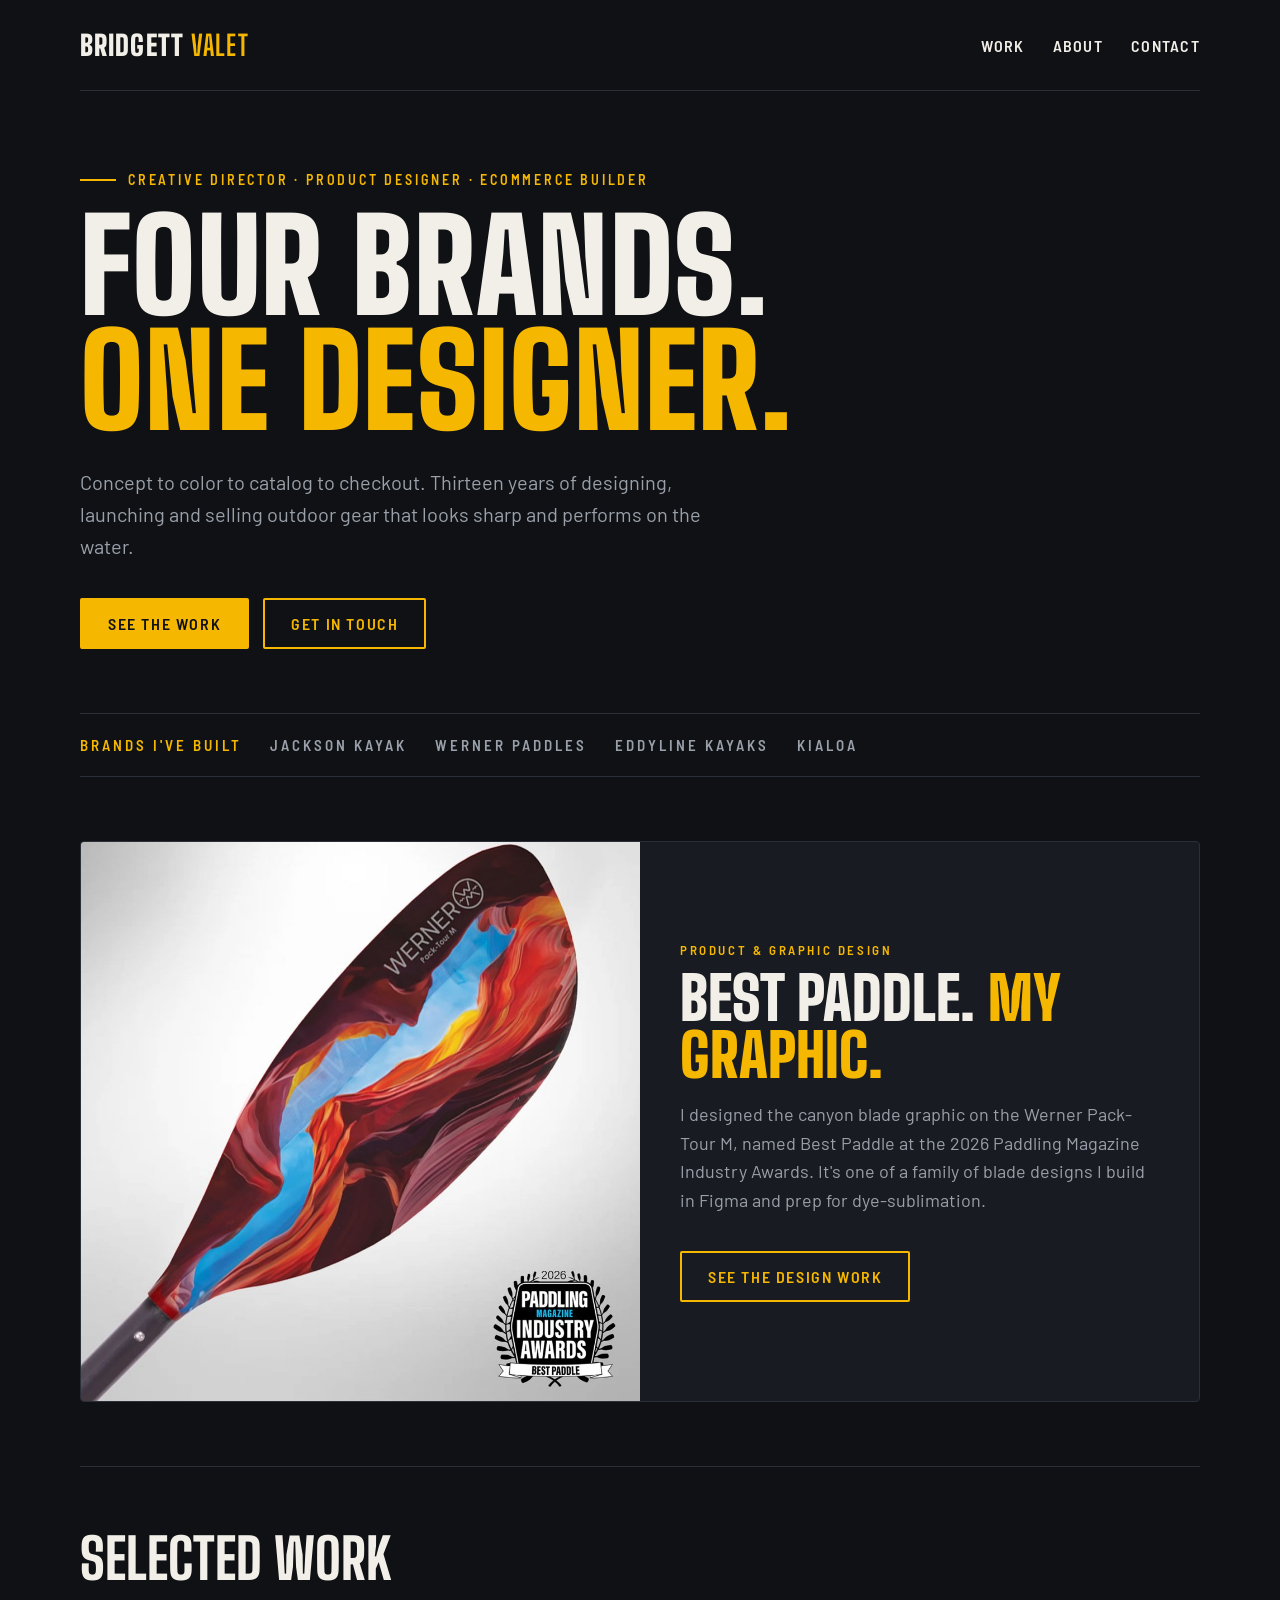
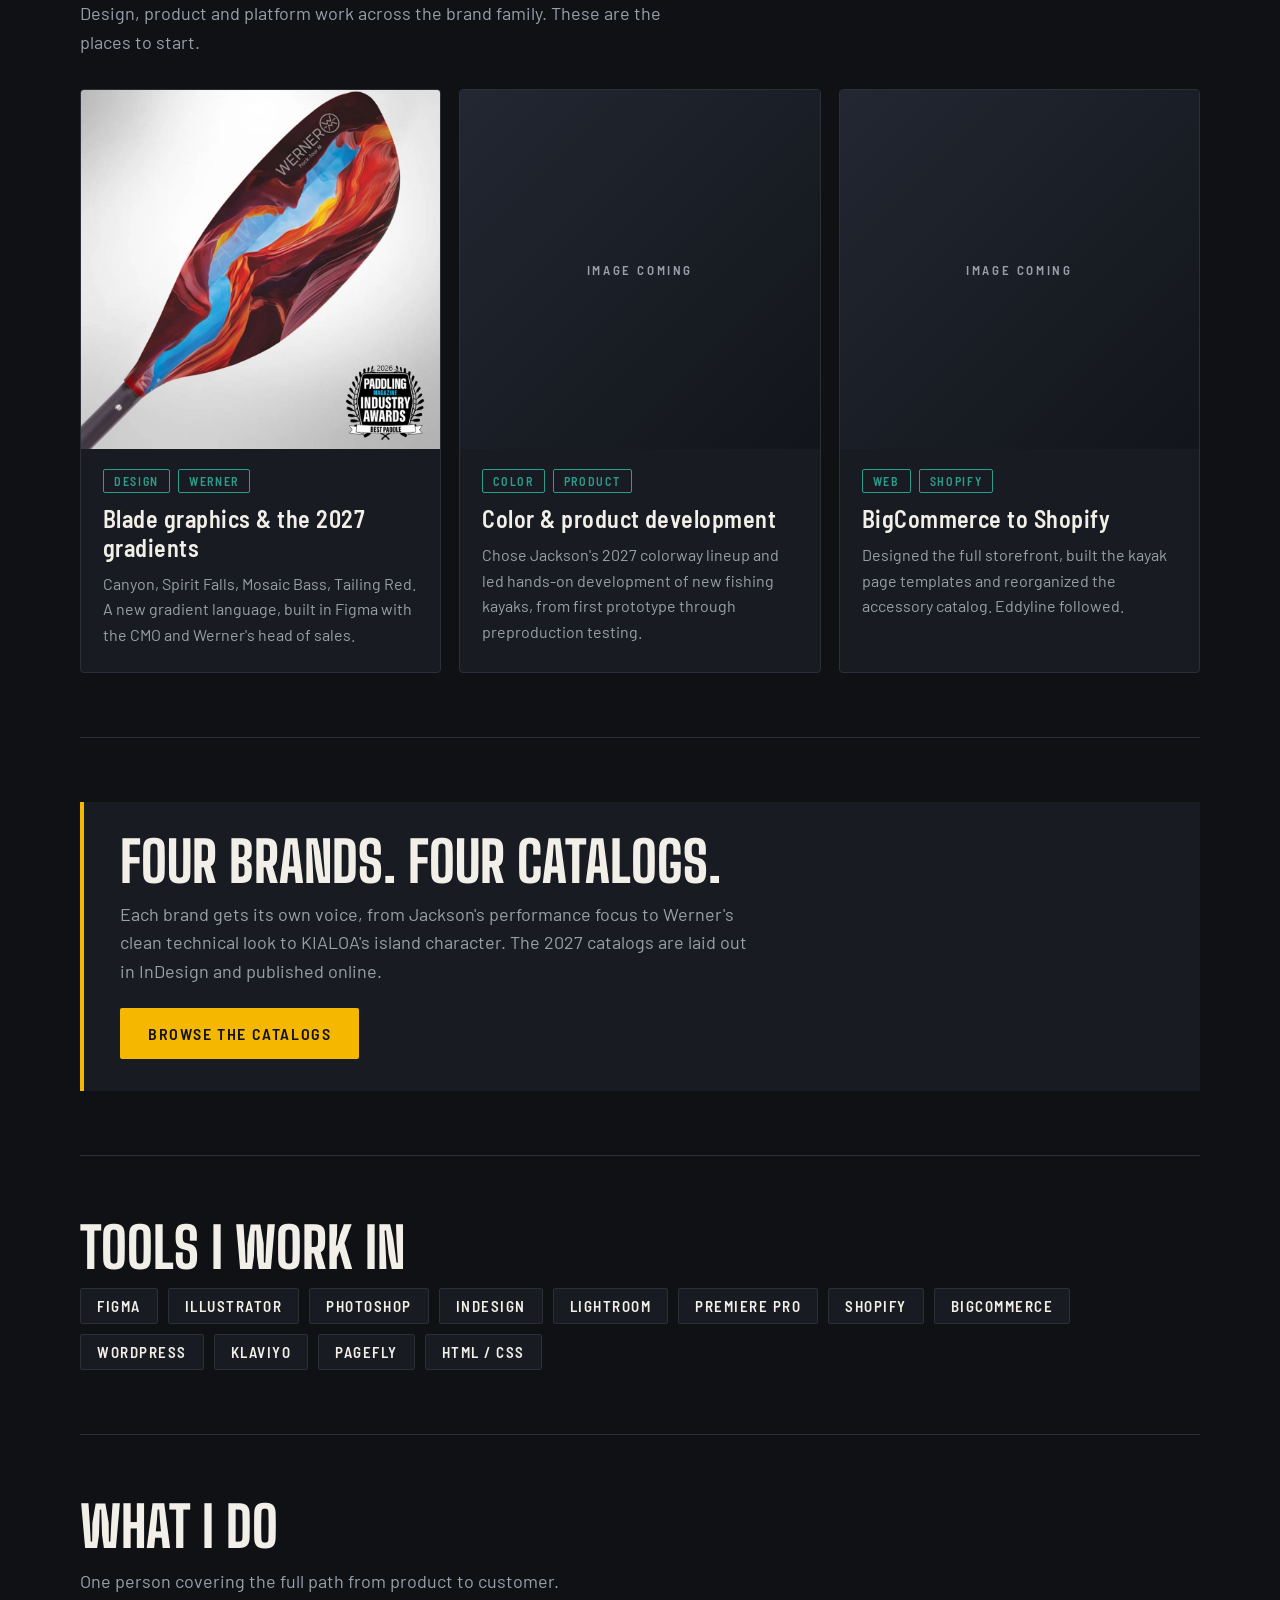
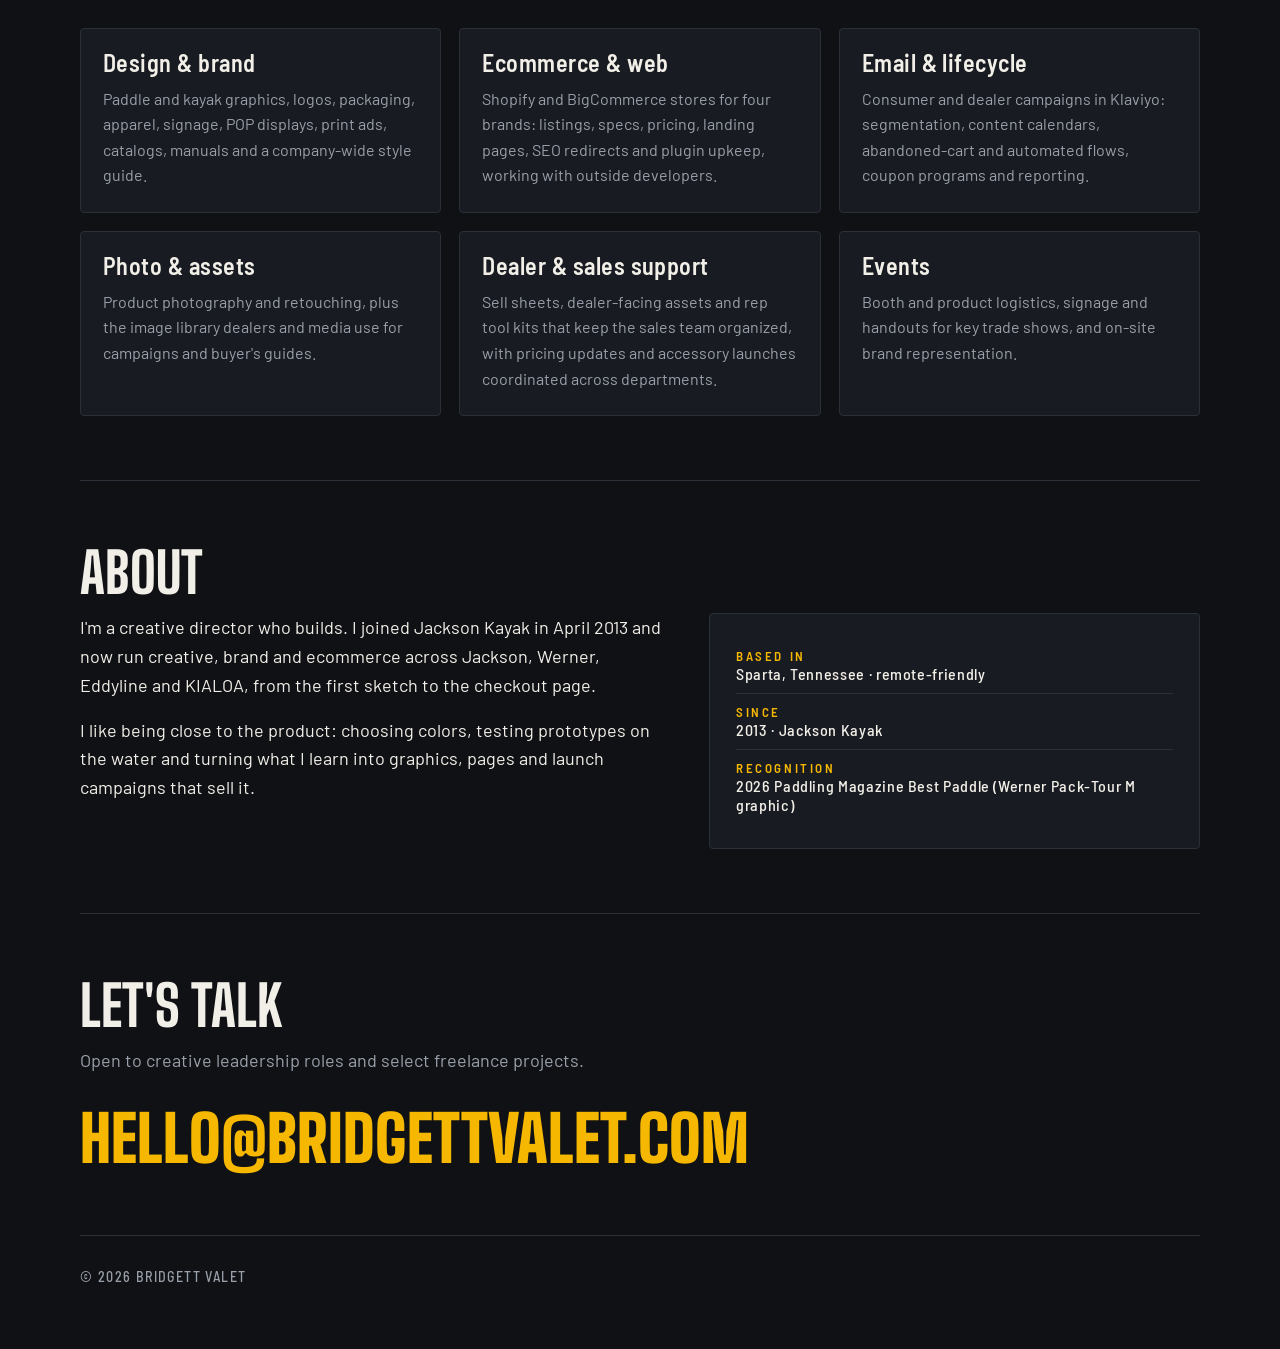
==== commit 6c80b3a8: "portfolio pages and additional work" ====
--- a/index.html
+++ b/index.html
@@ -51,7 +51,7 @@
         <div class="img">Image coming</div>
         <div class="in"><div class="chips"><span class="chip">Color</span><span class="chip">Product</span></div><h3>Color &amp; product development</h3><p>Chose Jackson's 2027 colorway lineup and led hands-on development of new fishing kayaks, from first prototype through preproduction testing.</p></div>
       </a>
-      <a class="card" href="work.html">
+      <a class="card" href="shopify-migration.html">
         <div class="img">Image coming</div>
         <div class="in"><div class="chips"><span class="chip">Web</span><span class="chip">Shopify</span></div><h3>BigCommerce to Shopify</h3><p>Designed the full storefront, built the kayak page templates and reorganized the accessory catalog. Eddyline followed.</p></div>
       </a>
@@ -68,7 +68,20 @@
 
   <section>
     <h2>Tools I work in</h2>
-    <div class="tools"><span>Figma</span><span>Illustrator</span><span>Photoshop</span><span>InDesign</span><span>Premiere Pro</span><span>Shopify</span><span>Klaviyo</span><span>PageFly</span><span>HTML / CSS</span></div>
+    <div class="tools"><span>Figma</span><span>Illustrator</span><span>Photoshop</span><span>InDesign</span><span>Lightroom</span><span>Premiere Pro</span><span>Shopify</span><span>BigCommerce</span><span>WordPress</span><span>Klaviyo</span><span>PageFly</span><span>HTML / CSS</span></div>
+  </section>
+
+  <section>
+    <h2>What I do</h2>
+    <p class="sec-intro">One person covering the full path from product to customer.</p>
+    <div class="cards">
+      <div class="card"><div class="in"><h3>Design &amp; brand</h3><p>Paddle and kayak graphics, logos, packaging, apparel, signage, POP displays, print ads, catalogs, manuals and a company-wide style guide.</p></div></div>
+      <div class="card"><div class="in"><h3>Ecommerce &amp; web</h3><p>Shopify and BigCommerce stores for four brands: listings, specs, pricing, landing pages, SEO redirects and plugin upkeep, working with outside developers.</p></div></div>
+      <div class="card"><div class="in"><h3>Email &amp; lifecycle</h3><p>Consumer and dealer campaigns in Klaviyo: segmentation, content calendars, abandoned-cart and automated flows, coupon programs and reporting.</p></div></div>
+      <div class="card"><div class="in"><h3>Photo &amp; assets</h3><p>Product photography and retouching, plus the image library dealers and media use for campaigns and buyer's guides.</p></div></div>
+      <div class="card"><div class="in"><h3>Dealer &amp; sales support</h3><p>Sell sheets, dealer-facing assets and rep tool kits that keep the sales team organized, with pricing updates and accessory launches coordinated across departments.</p></div></div>
+      <div class="card"><div class="in"><h3>Events</h3><p>Booth and product logistics, signage and handouts for key trade shows, and on-site brand representation.</p></div></div>
+    </div>
   </section>
 
   <section id="about">
--- a/style.css
+++ b/style.css
@@ -60,7 +60,7 @@
 .cards{display:grid;grid-template-columns:repeat(auto-fit,minmax(300px,1fr));gap:18px}
 .card{background:var(--panel);border:1px solid var(--line);border-radius:4px;overflow:hidden;transition:border-color .2s,transform .2s;display:block;text-decoration:none}
 .card:hover{border-color:var(--gold);transform:translateY(-3px)}
-.card .img{aspect-ratio:16/10;background:linear-gradient(135deg,#222732,#12151a);display:grid;place-items:center;color:var(--muted);font:600 13px var(--sub);letter-spacing:.2em;text-transform:uppercase;overflow:hidden}
+.card .img{aspect-ratio:1/1;background:linear-gradient(135deg,#222732,#12151a);display:grid;place-items:center;color:var(--muted);font:600 13px var(--sub);letter-spacing:.2em;text-transform:uppercase;overflow:hidden}
 .card .img img{width:100%;height:100%;object-fit:cover;display:block}
 .card .in{padding:20px 22px 24px}
 .chips{display:flex;gap:8px;flex-wrap:wrap;margin-bottom:12px}
@@ -102,3 +102,23 @@
   .about{grid-template-columns:1fr}
   section{padding:48px 0}
 }
+
+.lb{position:fixed;inset:0;background:rgba(8,9,12,.985);z-index:50;display:flex;flex-direction:column;align-items:center}
+.lb[hidden]{display:none}
+.lb-x{align-self:flex-end;margin:14px 18px;font:600 14px var(--sub);letter-spacing:.14em;text-transform:uppercase;color:var(--ink);background:var(--gold);border:0;border-radius:2px;padding:10px 16px;cursor:pointer}
+.lb-sc{flex:1;overflow:auto;width:100%;display:flex;justify-content:center;padding:0 12px 32px}
+.lb-sc img{width:min(900px,100%);height:auto;align-self:flex-start;display:block;border:1px solid var(--line)}
+.card[data-full]{cursor:zoom-in}
+
+.cs{max-width:760px}
+.cs h2{font-size:clamp(30px,5vw,44px);margin:56px 0 14px}
+.cs p+p{margin-top:16px}
+.cs ul{margin:12px 0 0 0;padding:0;list-style:none}
+.cs li{padding:12px 0 12px 22px;border-bottom:1px solid var(--line);position:relative}
+.cs li::before{content:"";position:absolute;left:0;top:23px;width:10px;height:2px;background:var(--gold)}
+.cs li b{font:600 18px var(--sub);letter-spacing:.02em}
+.stats{display:grid;grid-template-columns:repeat(auto-fit,minmax(200px,1fr));gap:18px;margin:36px 0 0}
+.stat{background:var(--panel);border:1px solid var(--line);border-radius:4px;padding:20px 22px}
+.stat b{display:block;font:900 40px/1 var(--display);color:var(--gold);text-transform:uppercase;margin-bottom:6px}
+.stat span{color:var(--muted);font-size:15px}
+.shot{margin-top:28px;aspect-ratio:16/9;background:linear-gradient(135deg,#222732,#12151a);border:1px dashed var(--line);border-radius:4px;display:grid;place-items:center;color:var(--muted);font:600 13px var(--sub);letter-spacing:.2em;text-transform:uppercase}
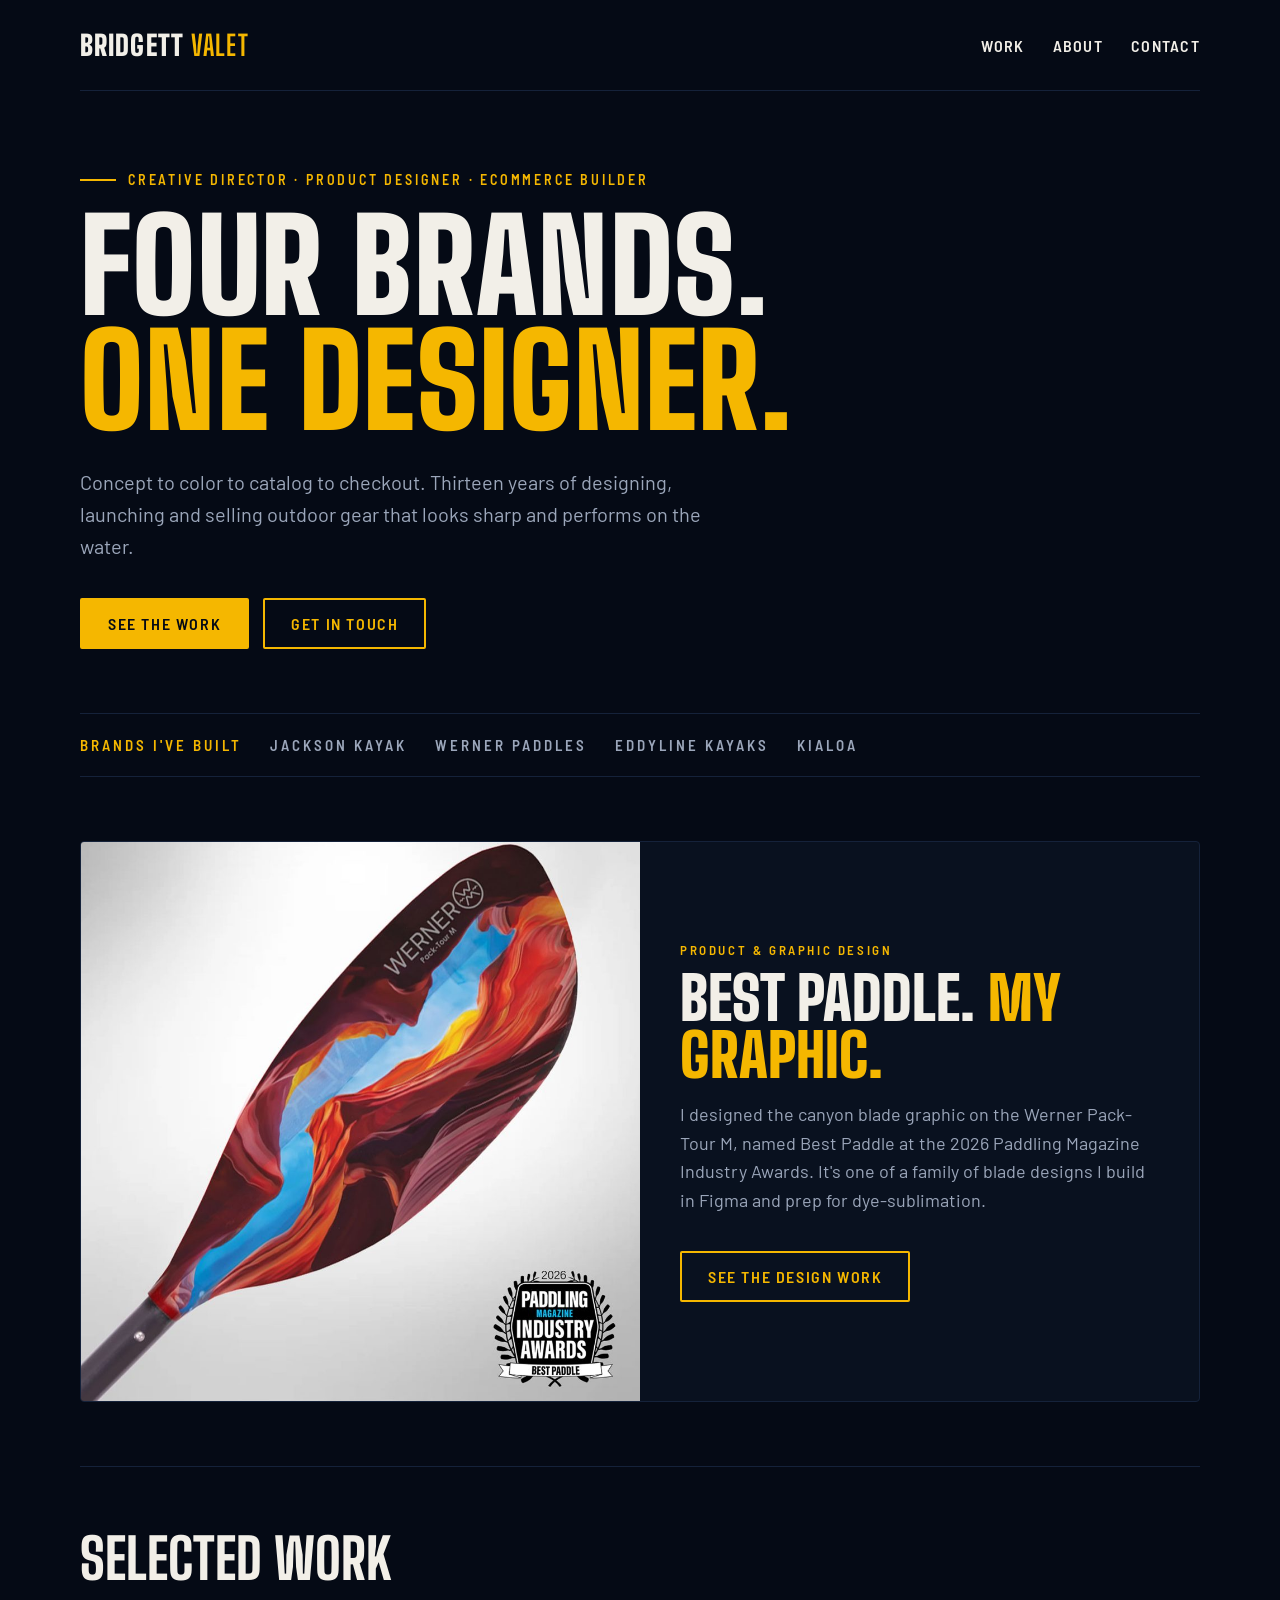
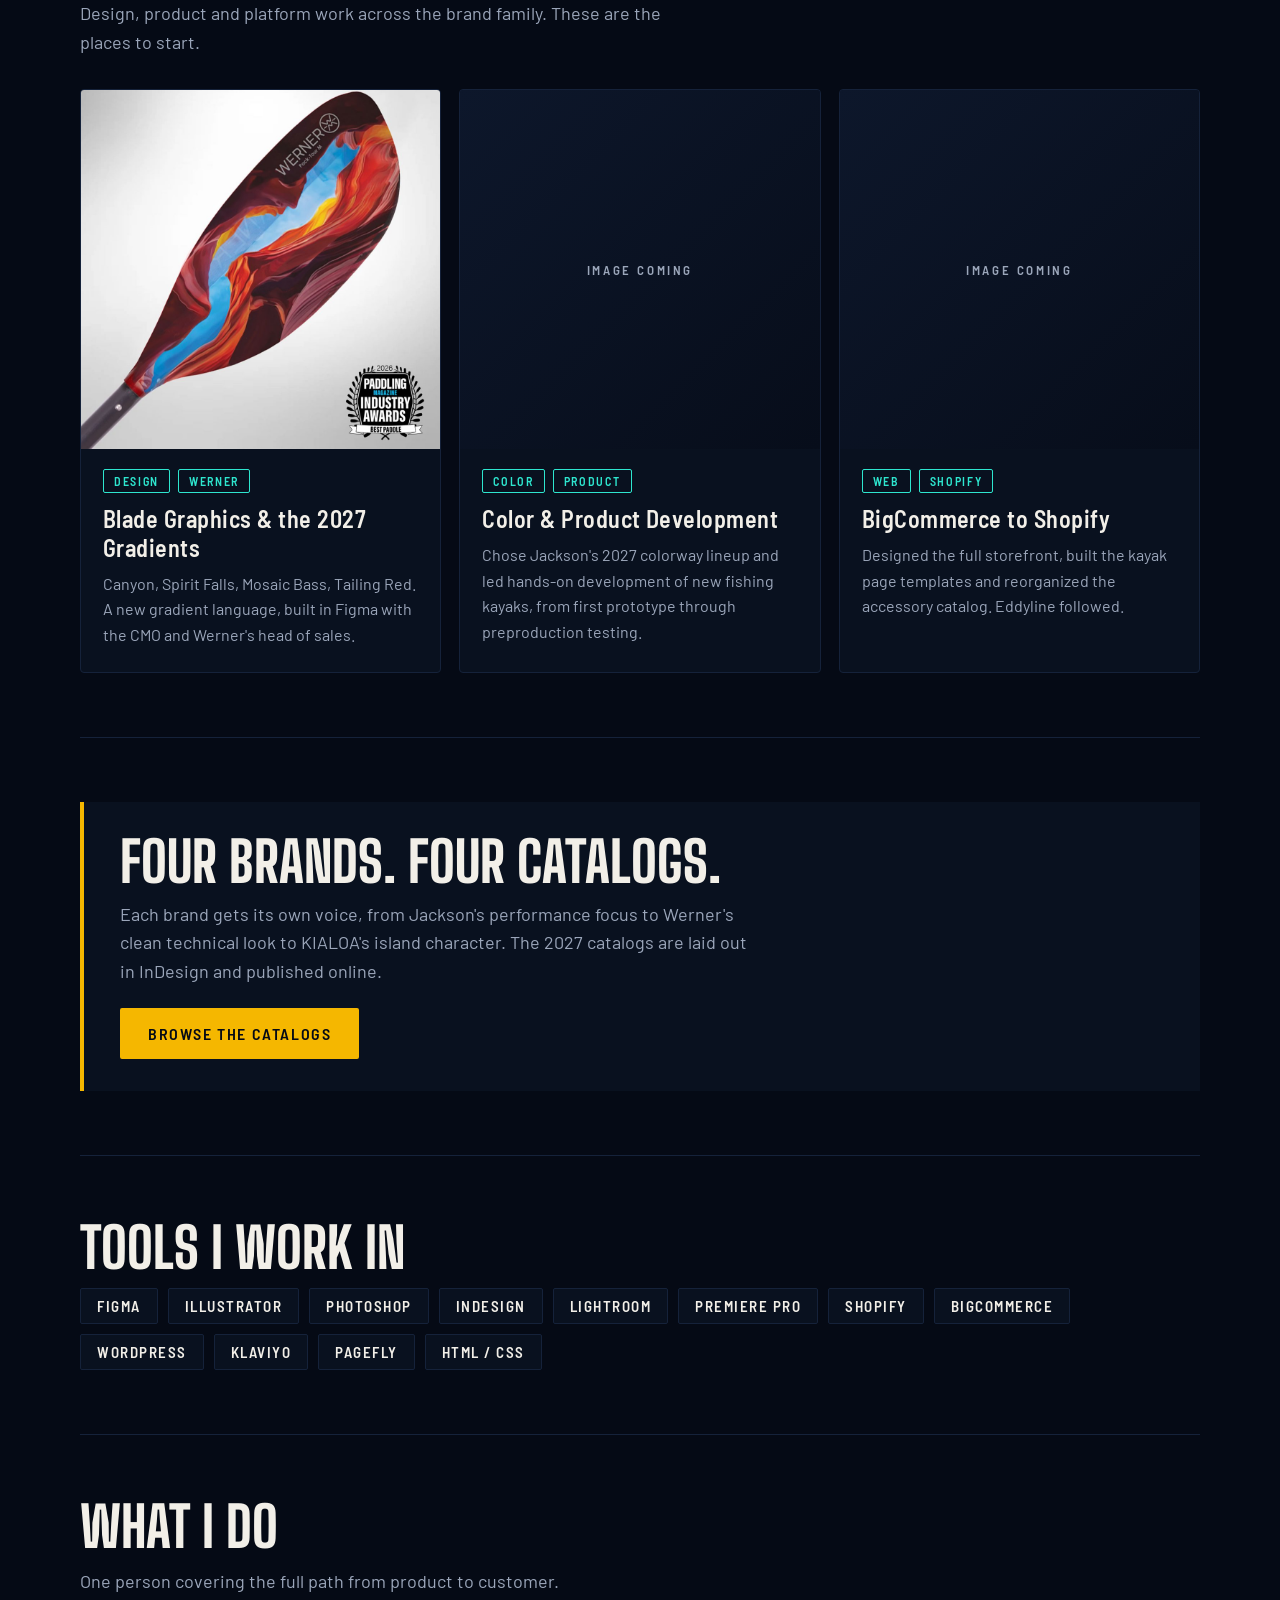
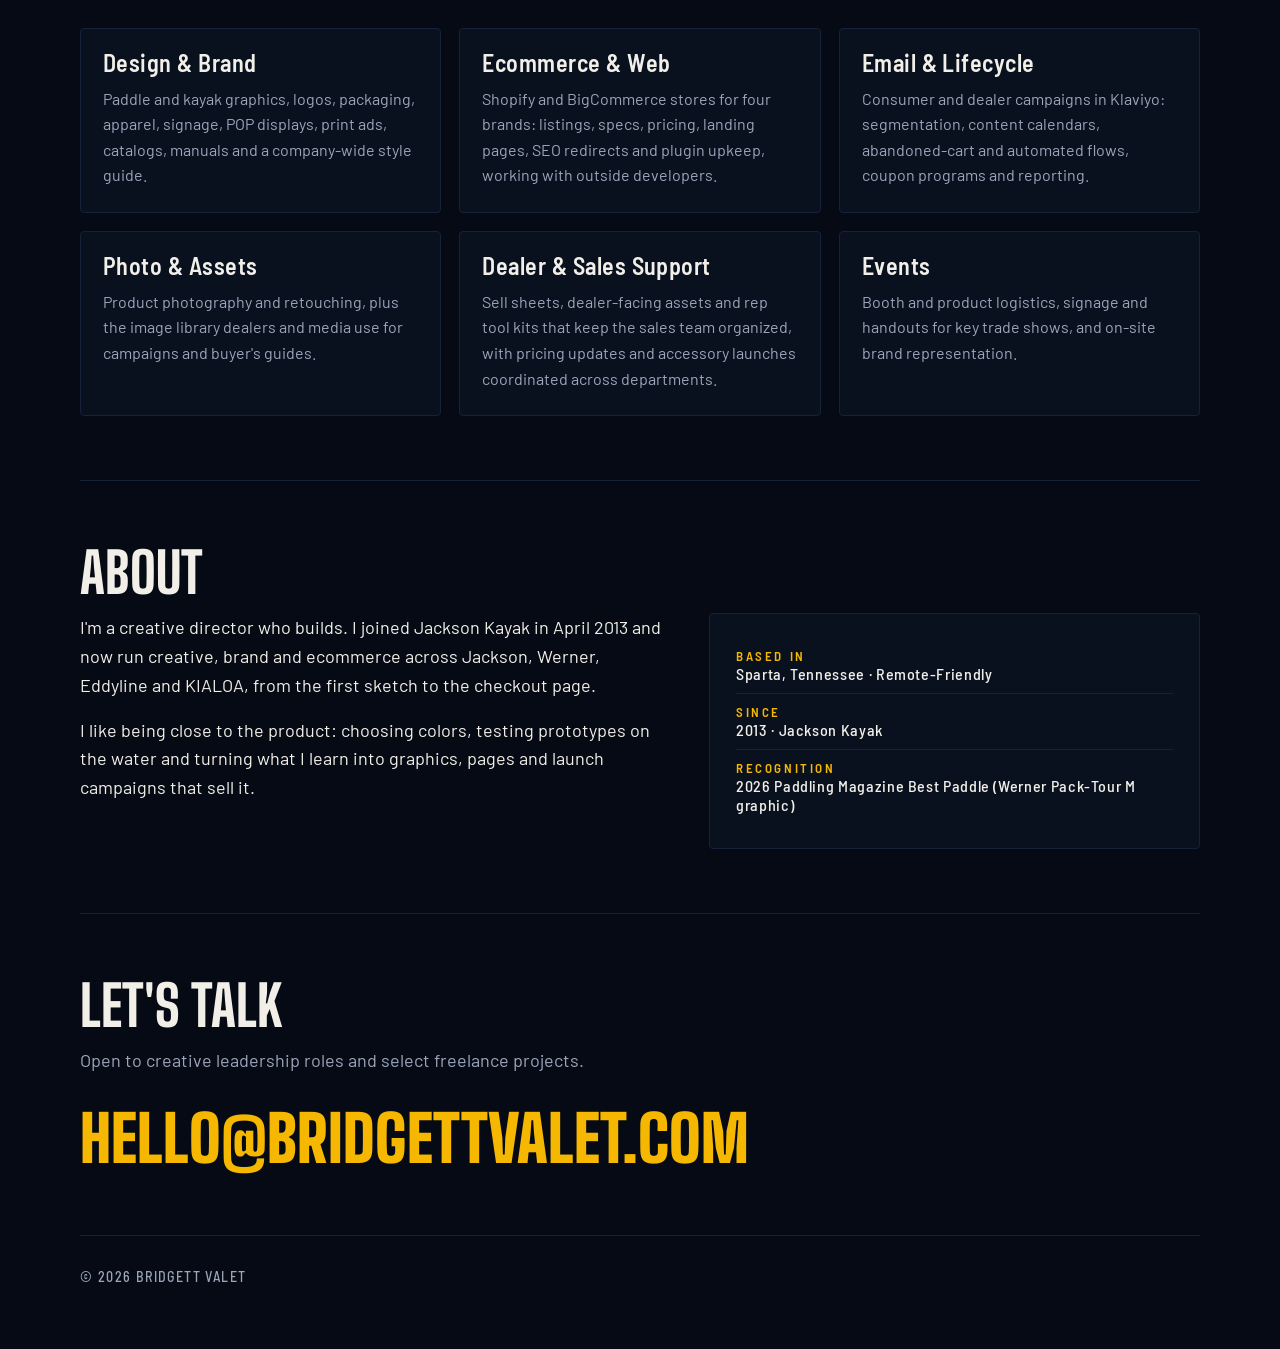
==== commit 564ed53d: "color tweaks and case changes" ====
--- a/index.html
+++ b/index.html
@@ -45,11 +45,11 @@
     <div class="cards">
       <a class="card" href="work.html">
         <div class="img"><img src="img/pack-tour-m.jpg" alt="Werner Pack-Tour M blade graphic"></div>
-        <div class="in"><div class="chips"><span class="chip">Design</span><span class="chip">Werner</span></div><h3>Blade graphics &amp; the 2027 gradients</h3><p>Canyon, Spirit Falls, Mosaic Bass, Tailing Red. A new gradient language, built in Figma with the CMO and Werner's head of sales.</p></div>
+        <div class="in"><div class="chips"><span class="chip">Design</span><span class="chip">Werner</span></div><h3>Blade Graphics &amp; the 2027 Gradients</h3><p>Canyon, Spirit Falls, Mosaic Bass, Tailing Red. A new gradient language, built in Figma with the CMO and Werner's head of sales.</p></div>
       </a>
       <a class="card" href="work.html">
         <div class="img">Image coming</div>
-        <div class="in"><div class="chips"><span class="chip">Color</span><span class="chip">Product</span></div><h3>Color &amp; product development</h3><p>Chose Jackson's 2027 colorway lineup and led hands-on development of new fishing kayaks, from first prototype through preproduction testing.</p></div>
+        <div class="in"><div class="chips"><span class="chip">Color</span><span class="chip">Product</span></div><h3>Color &amp; Product Development</h3><p>Chose Jackson's 2027 colorway lineup and led hands-on development of new fishing kayaks, from first prototype through preproduction testing.</p></div>
       </a>
       <a class="card" href="shopify-migration.html">
         <div class="img">Image coming</div>
@@ -75,11 +75,11 @@
     <h2>What I do</h2>
     <p class="sec-intro">One person covering the full path from product to customer.</p>
     <div class="cards">
-      <div class="card"><div class="in"><h3>Design &amp; brand</h3><p>Paddle and kayak graphics, logos, packaging, apparel, signage, POP displays, print ads, catalogs, manuals and a company-wide style guide.</p></div></div>
-      <div class="card"><div class="in"><h3>Ecommerce &amp; web</h3><p>Shopify and BigCommerce stores for four brands: listings, specs, pricing, landing pages, SEO redirects and plugin upkeep, working with outside developers.</p></div></div>
-      <div class="card"><div class="in"><h3>Email &amp; lifecycle</h3><p>Consumer and dealer campaigns in Klaviyo: segmentation, content calendars, abandoned-cart and automated flows, coupon programs and reporting.</p></div></div>
-      <div class="card"><div class="in"><h3>Photo &amp; assets</h3><p>Product photography and retouching, plus the image library dealers and media use for campaigns and buyer's guides.</p></div></div>
-      <div class="card"><div class="in"><h3>Dealer &amp; sales support</h3><p>Sell sheets, dealer-facing assets and rep tool kits that keep the sales team organized, with pricing updates and accessory launches coordinated across departments.</p></div></div>
+      <div class="card"><div class="in"><h3>Design &amp; Brand</h3><p>Paddle and kayak graphics, logos, packaging, apparel, signage, POP displays, print ads, catalogs, manuals and a company-wide style guide.</p></div></div>
+      <div class="card"><div class="in"><h3>Ecommerce &amp; Web</h3><p>Shopify and BigCommerce stores for four brands: listings, specs, pricing, landing pages, SEO redirects and plugin upkeep, working with outside developers.</p></div></div>
+      <div class="card"><div class="in"><h3>Email &amp; Lifecycle</h3><p>Consumer and dealer campaigns in Klaviyo: segmentation, content calendars, abandoned-cart and automated flows, coupon programs and reporting.</p></div></div>
+      <div class="card"><div class="in"><h3>Photo &amp; Assets</h3><p>Product photography and retouching, plus the image library dealers and media use for campaigns and buyer's guides.</p></div></div>
+      <div class="card"><div class="in"><h3>Dealer &amp; Sales Support</h3><p>Sell sheets, dealer-facing assets and rep tool kits that keep the sales team organized, with pricing updates and accessory launches coordinated across departments.</p></div></div>
       <div class="card"><div class="in"><h3>Events</h3><p>Booth and product logistics, signage and handouts for key trade shows, and on-site brand representation.</p></div></div>
     </div>
   </section>
@@ -92,7 +92,7 @@
         <p>I like being close to the product: choosing colors, testing prototypes on the water and turning what I learn into graphics, pages and launch campaigns that sell it.</p>
       </div>
       <ul class="facts">
-        <li><b>Based in</b>Sparta, Tennessee · remote-friendly</li>
+        <li><b>Based in</b>Sparta, Tennessee · Remote-Friendly</li>
         <li><b>Since</b>2013 · Jackson Kayak</li>
         <li><b>Recognition</b>2026 Paddling Magazine Best Paddle (Werner Pack-Tour M graphic)</li>
       </ul>
--- a/style.css
+++ b/style.css
@@ -8,9 +8,9 @@
 @font-face{font-family:"Barlow";font-weight:600;font-display:swap;src:url(fonts/barlow-latin-600-normal.woff2) format("woff2")}
 
 :root{
-  --ink:#0F1115; --panel:#181B21; --line:#2A2F38;
-  --text:#F2EFE8; --muted:#9AA0AA;
-  --gold:#F5B700; --teal:#2A9D8F;
+  --ink:#050A15; --panel:#09111F; --line:#15223A;
+  --text:#F2EFE8; --muted:#9BA6BA;
+  --gold:#F5B700; --teal:#2EE6CF;
   --display:"Big Shoulders Display","Arial Narrow",sans-serif;
   --sub:"Barlow Semi Condensed",system-ui,sans-serif;
   --body:"Barlow",system-ui,sans-serif;
@@ -60,7 +60,7 @@
 .cards{display:grid;grid-template-columns:repeat(auto-fit,minmax(300px,1fr));gap:18px}
 .card{background:var(--panel);border:1px solid var(--line);border-radius:4px;overflow:hidden;transition:border-color .2s,transform .2s;display:block;text-decoration:none}
 .card:hover{border-color:var(--gold);transform:translateY(-3px)}
-.card .img{aspect-ratio:1/1;background:linear-gradient(135deg,#222732,#12151a);display:grid;place-items:center;color:var(--muted);font:600 13px var(--sub);letter-spacing:.2em;text-transform:uppercase;overflow:hidden}
+.card .img{aspect-ratio:1/1;background:linear-gradient(135deg,#0D172B,#070D1A);display:grid;place-items:center;color:var(--muted);font:600 13px var(--sub);letter-spacing:.2em;text-transform:uppercase;overflow:hidden}
 .card .img img{width:100%;height:100%;object-fit:cover;display:block}
 .card .in{padding:20px 22px 24px}
 .chips{display:flex;gap:8px;flex-wrap:wrap;margin-bottom:12px}
@@ -103,7 +103,7 @@
   section{padding:48px 0}
 }
 
-.lb{position:fixed;inset:0;background:rgba(8,9,12,.985);z-index:50;display:flex;flex-direction:column;align-items:center}
+.lb{position:fixed;inset:0;background:#02050B;z-index:50;display:flex;flex-direction:column;align-items:center}
 .lb[hidden]{display:none}
 .lb-x{align-self:flex-end;margin:14px 18px;font:600 14px var(--sub);letter-spacing:.14em;text-transform:uppercase;color:var(--ink);background:var(--gold);border:0;border-radius:2px;padding:10px 16px;cursor:pointer}
 .lb-sc{flex:1;overflow:auto;width:100%;display:flex;justify-content:center;padding:0 12px 32px}
@@ -121,4 +121,4 @@
 .stat{background:var(--panel);border:1px solid var(--line);border-radius:4px;padding:20px 22px}
 .stat b{display:block;font:900 40px/1 var(--display);color:var(--gold);text-transform:uppercase;margin-bottom:6px}
 .stat span{color:var(--muted);font-size:15px}
-.shot{margin-top:28px;aspect-ratio:16/9;background:linear-gradient(135deg,#222732,#12151a);border:1px dashed var(--line);border-radius:4px;display:grid;place-items:center;color:var(--muted);font:600 13px var(--sub);letter-spacing:.2em;text-transform:uppercase}
+.shot{margin-top:28px;aspect-ratio:16/9;background:linear-gradient(135deg,#0D172B,#070D1A);border:1px dashed var(--line);border-radius:4px;display:grid;place-items:center;color:var(--muted);font:600 13px var(--sub);letter-spacing:.2em;text-transform:uppercase}
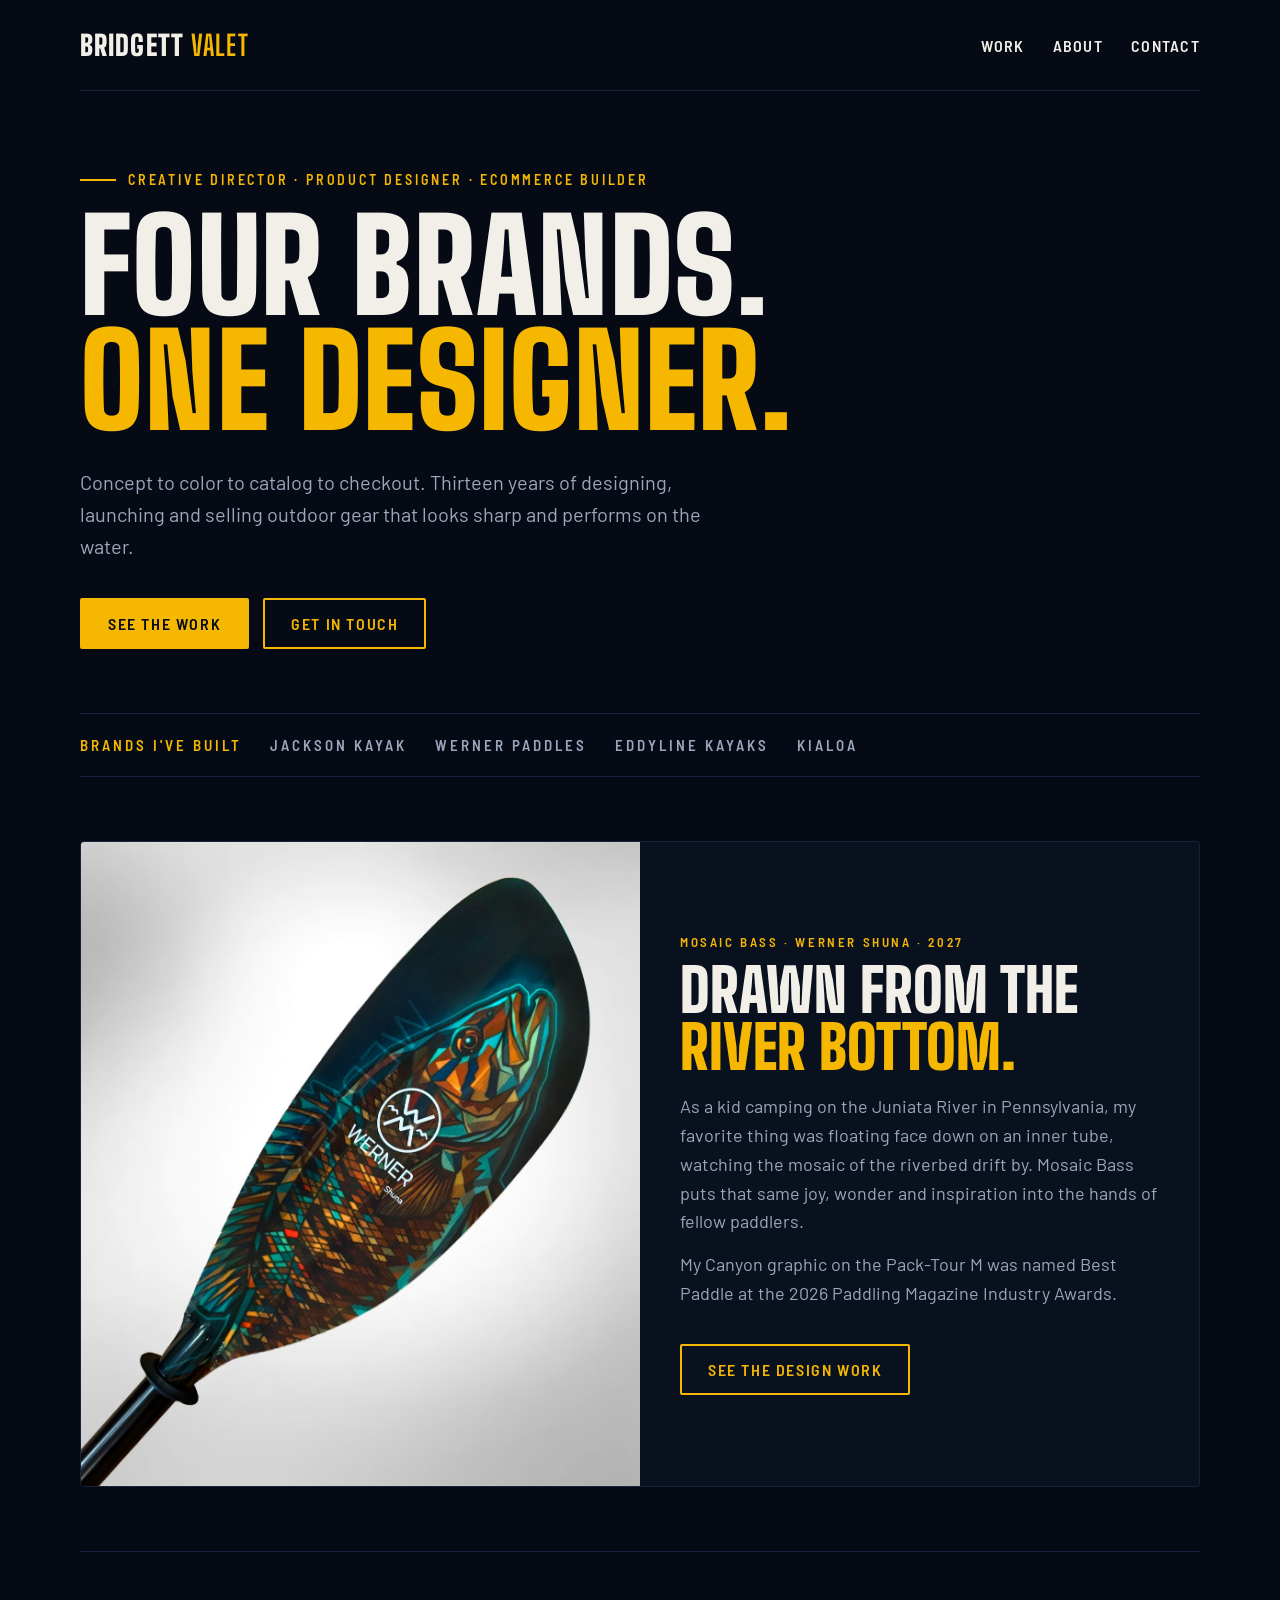
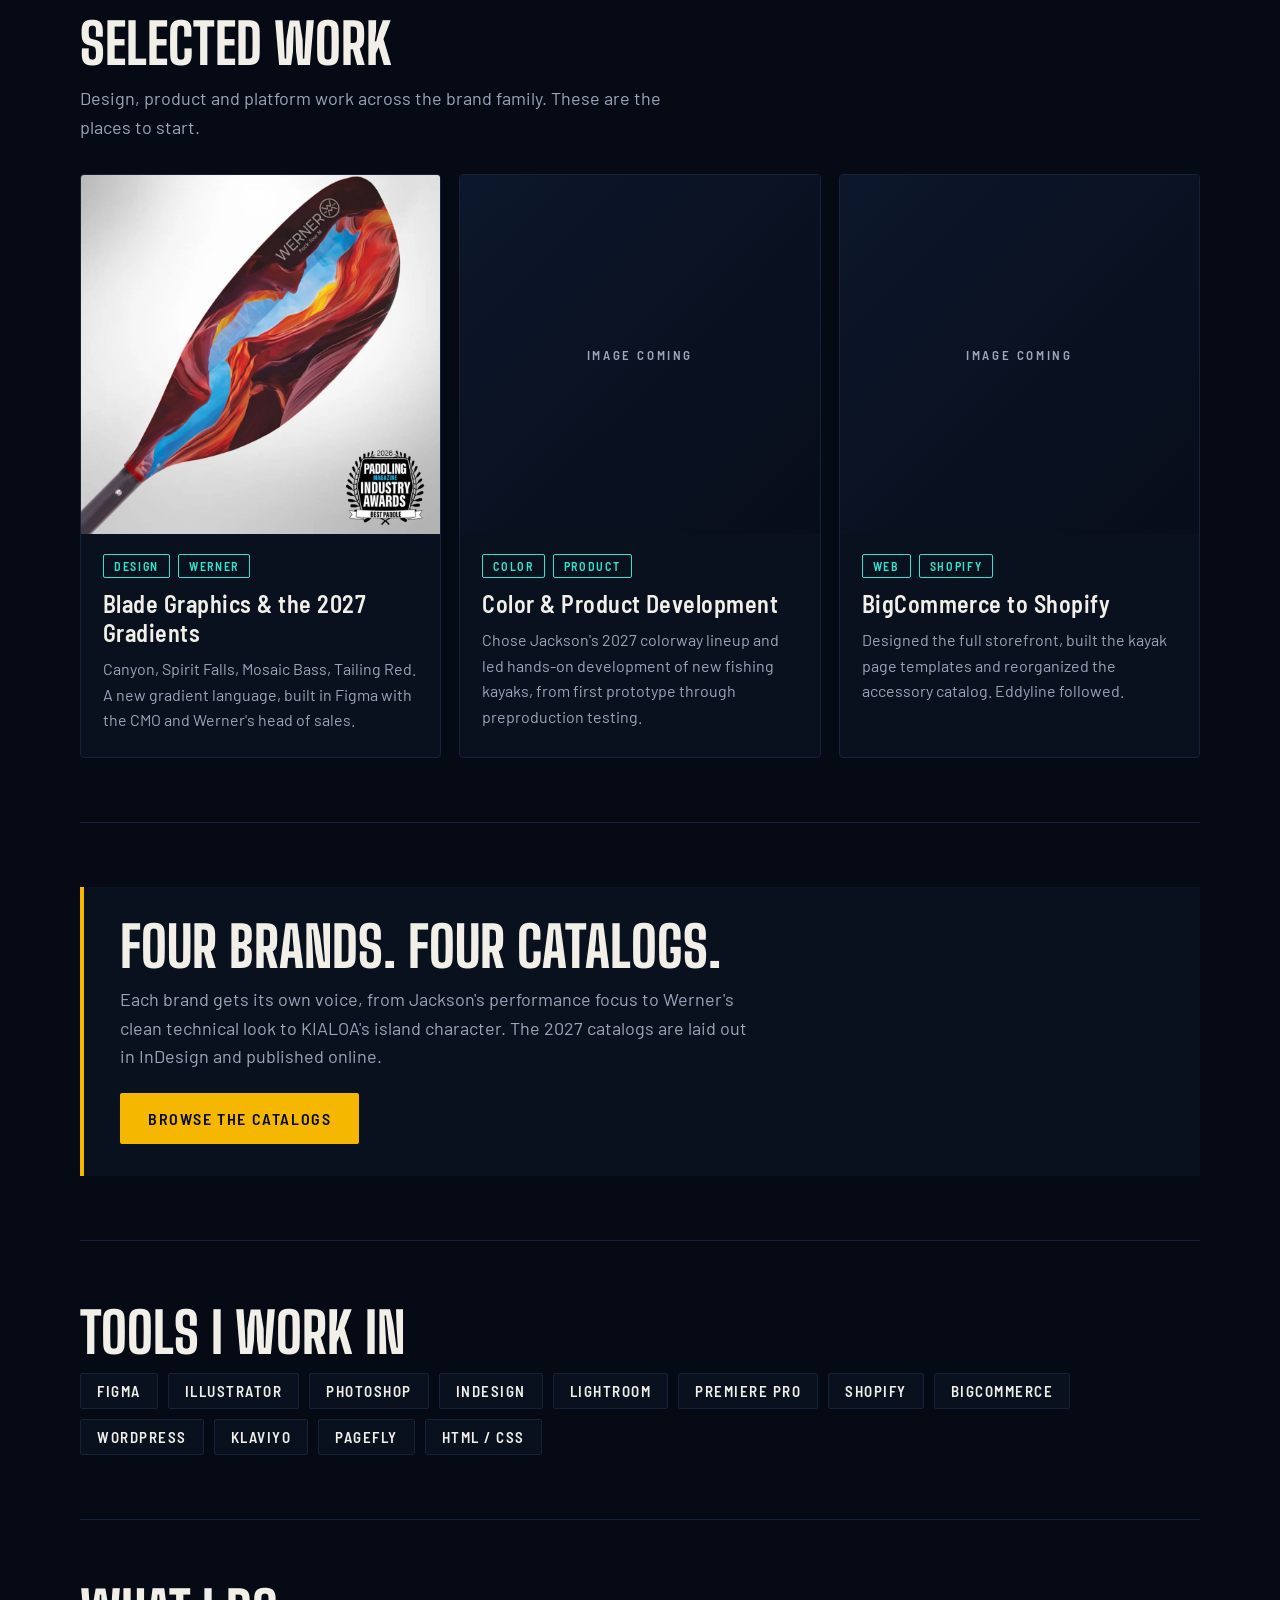
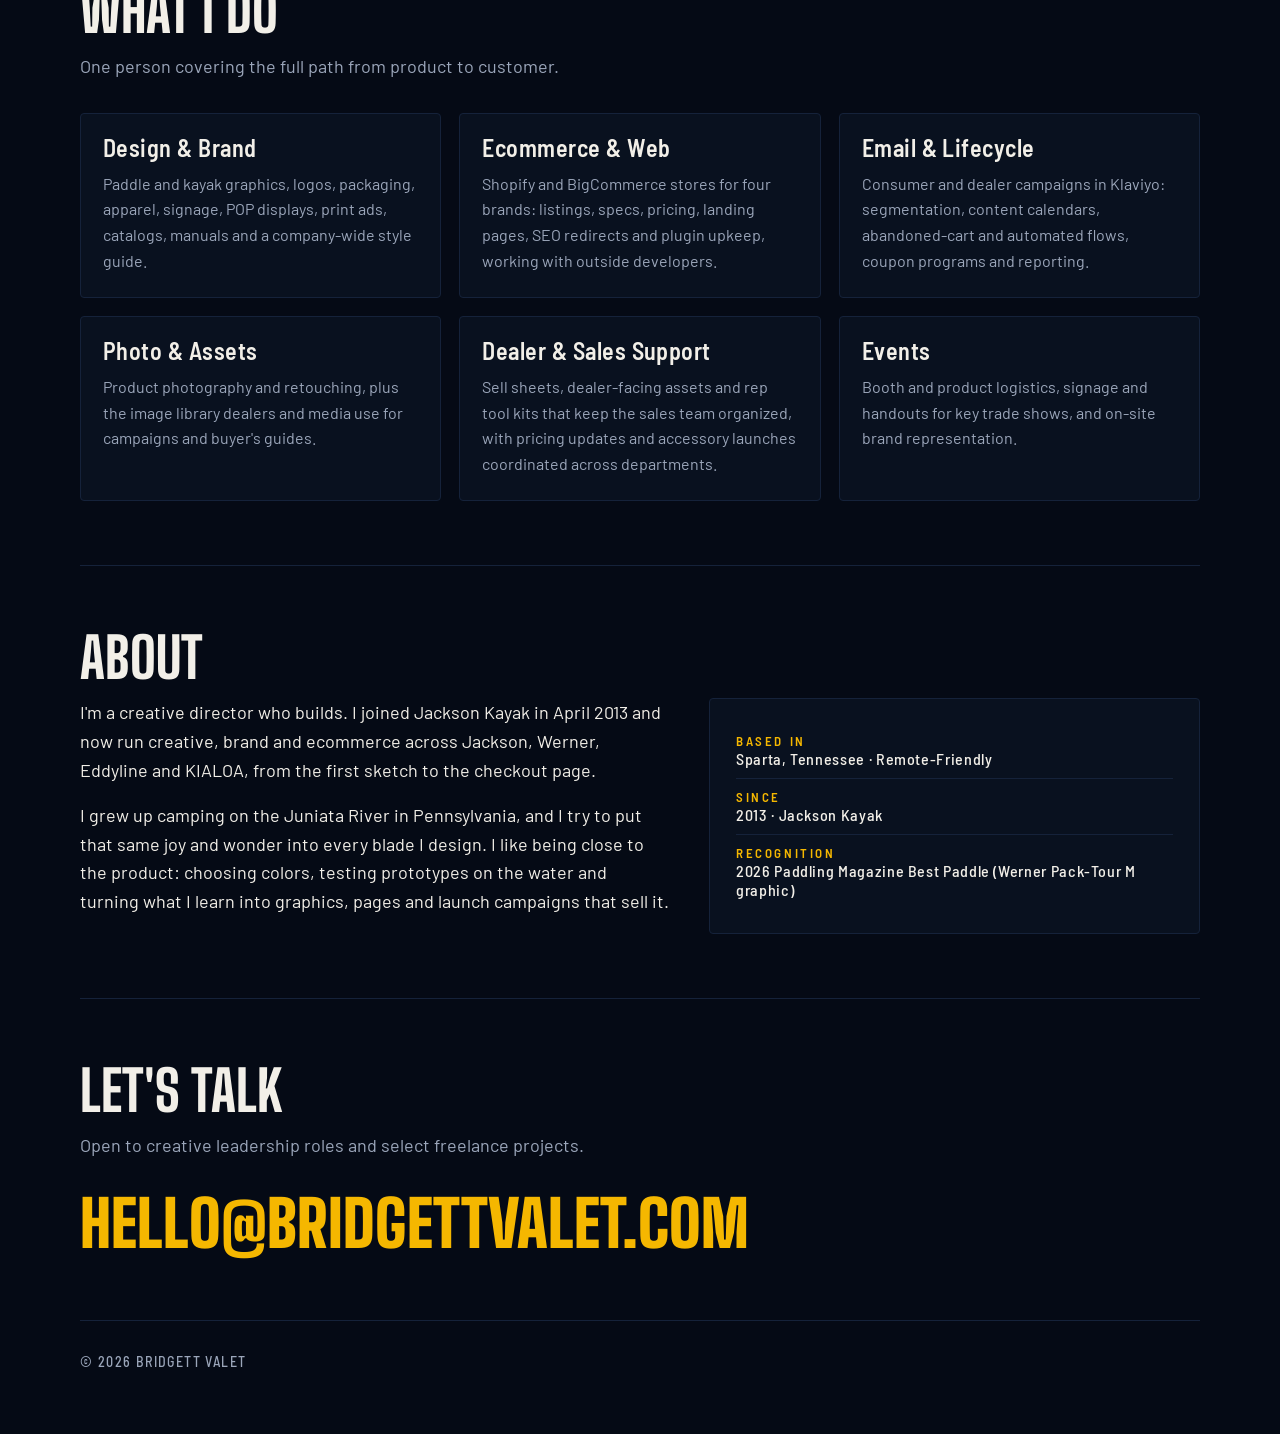
==== commit c4790457: "Add files via upload" ====
--- a/index.html
+++ b/index.html
@@ -29,11 +29,12 @@
 
   <section>
     <div class="award">
-      <img src="img/pack-tour-m.jpg" alt="Werner Pack-Tour M paddle blade with canyon graphic and the 2026 Paddling Magazine Industry Awards Best Paddle badge" width="1000" height="1000">
+      <img src="img/mosaic-bass.jpg" alt="Werner Shuna paddle blade with the Mosaic Bass graphic" width="1000" height="1000">
       <div class="in">
-        <div class="kicker">Product &amp; Graphic Design</div>
-        <div class="big">Best Paddle. <span>My graphic.</span></div>
-        <p>I designed the canyon blade graphic on the Werner Pack-Tour M, named Best Paddle at the 2026 Paddling Magazine Industry Awards. It's one of a family of blade designs I build in Figma and prep for dye-sublimation.</p>
+        <div class="kicker">Mosaic Bass · Werner Shuna · 2027</div>
+        <div class="big">Drawn from the <span>river bottom.</span></div>
+        <p>As a kid camping on the Juniata River in Pennsylvania, my favorite thing was floating face down on an inner tube, watching the mosaic of the riverbed drift by. Mosaic Bass puts that same joy, wonder and inspiration into the hands of fellow paddlers.</p>
+        <p style="margin-top:14px">My Canyon graphic on the Pack-Tour M was named Best Paddle at the 2026 Paddling Magazine Industry Awards.</p>
         <div class="btns"><a class="btn ghost" href="work.html">See the design work</a></div>
       </div>
     </div>
@@ -89,7 +90,7 @@
     <div class="about">
       <div>
         <p>I'm a creative director who builds. I joined Jackson Kayak in April 2013 and now run creative, brand and ecommerce across Jackson, Werner, Eddyline and KIALOA, from the first sketch to the checkout page.</p>
-        <p>I like being close to the product: choosing colors, testing prototypes on the water and turning what I learn into graphics, pages and launch campaigns that sell it.</p>
+        <p>I grew up camping on the Juniata River in Pennsylvania, and I try to put that same joy and wonder into every blade I design. I like being close to the product: choosing colors, testing prototypes on the water and turning what I learn into graphics, pages and launch campaigns that sell it.</p>
       </div>
       <ul class="facts">
         <li><b>Based in</b>Sparta, Tennessee · Remote-Friendly</li>
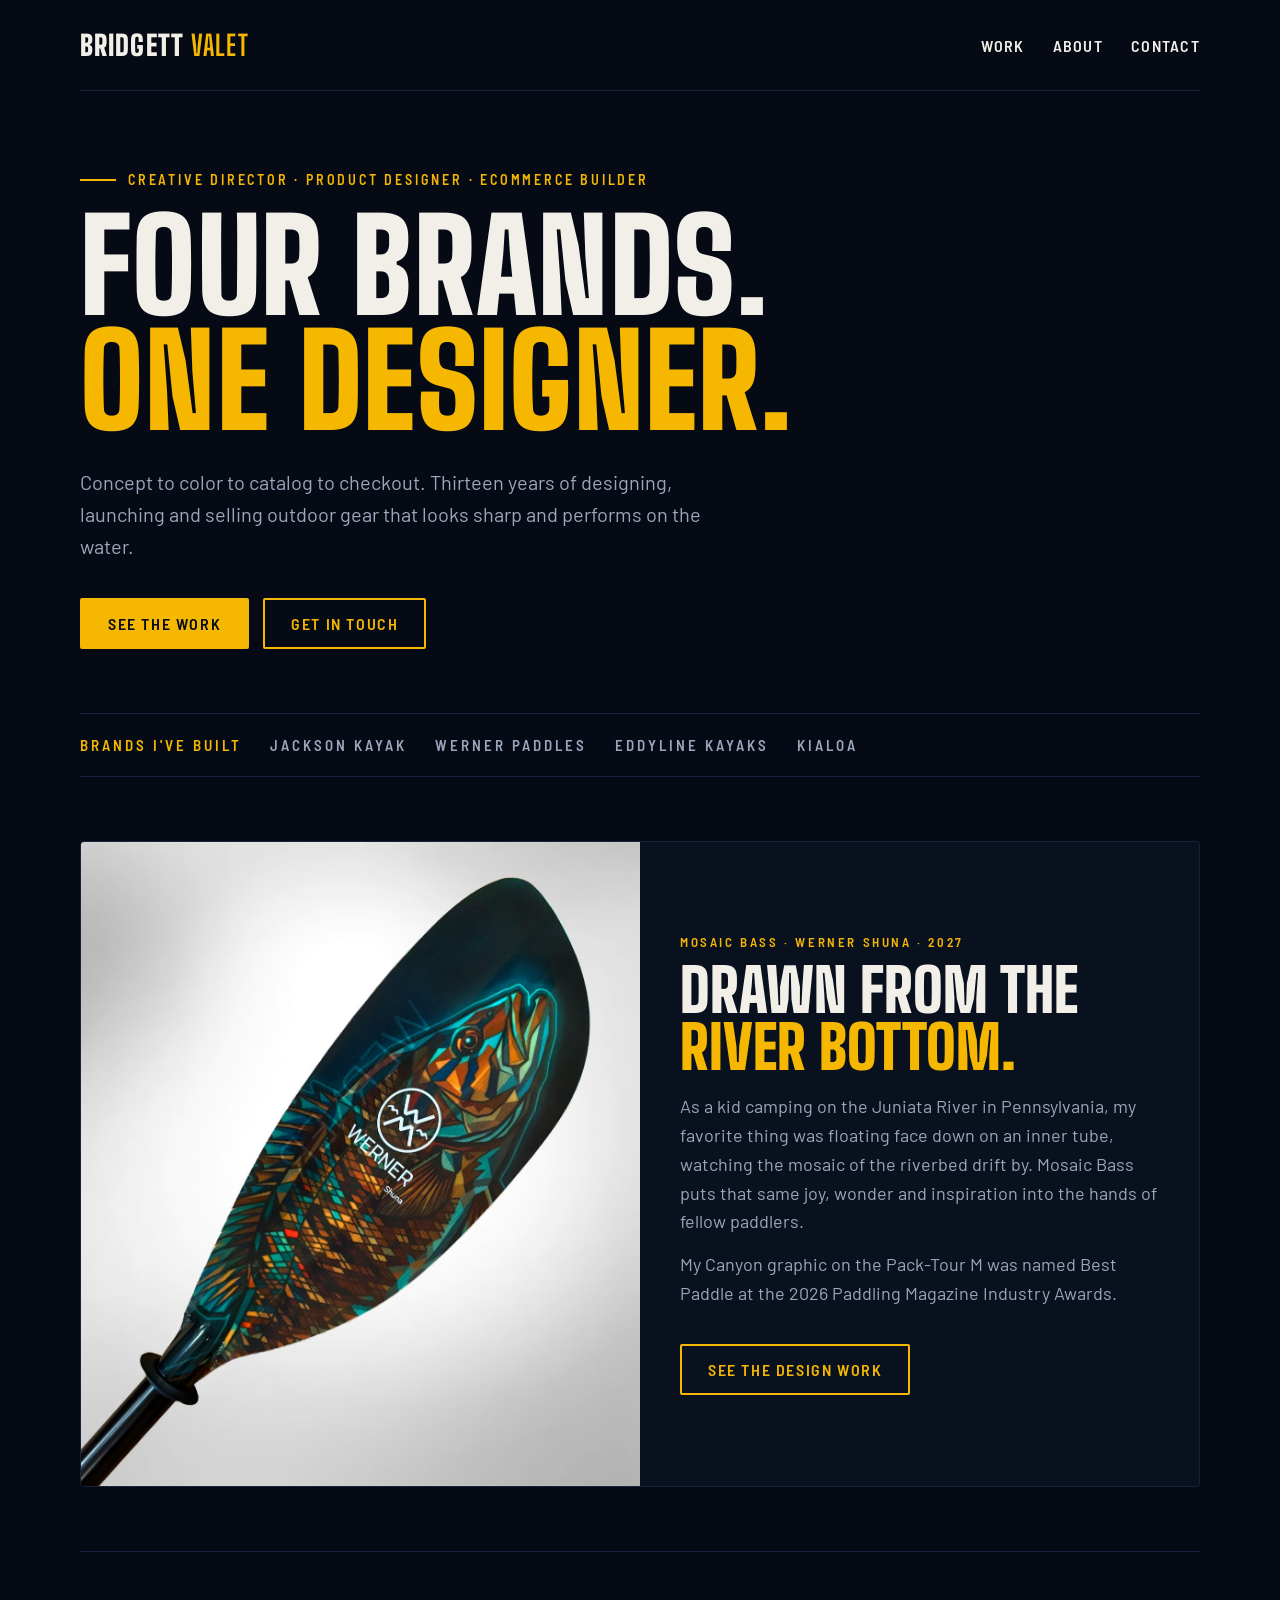
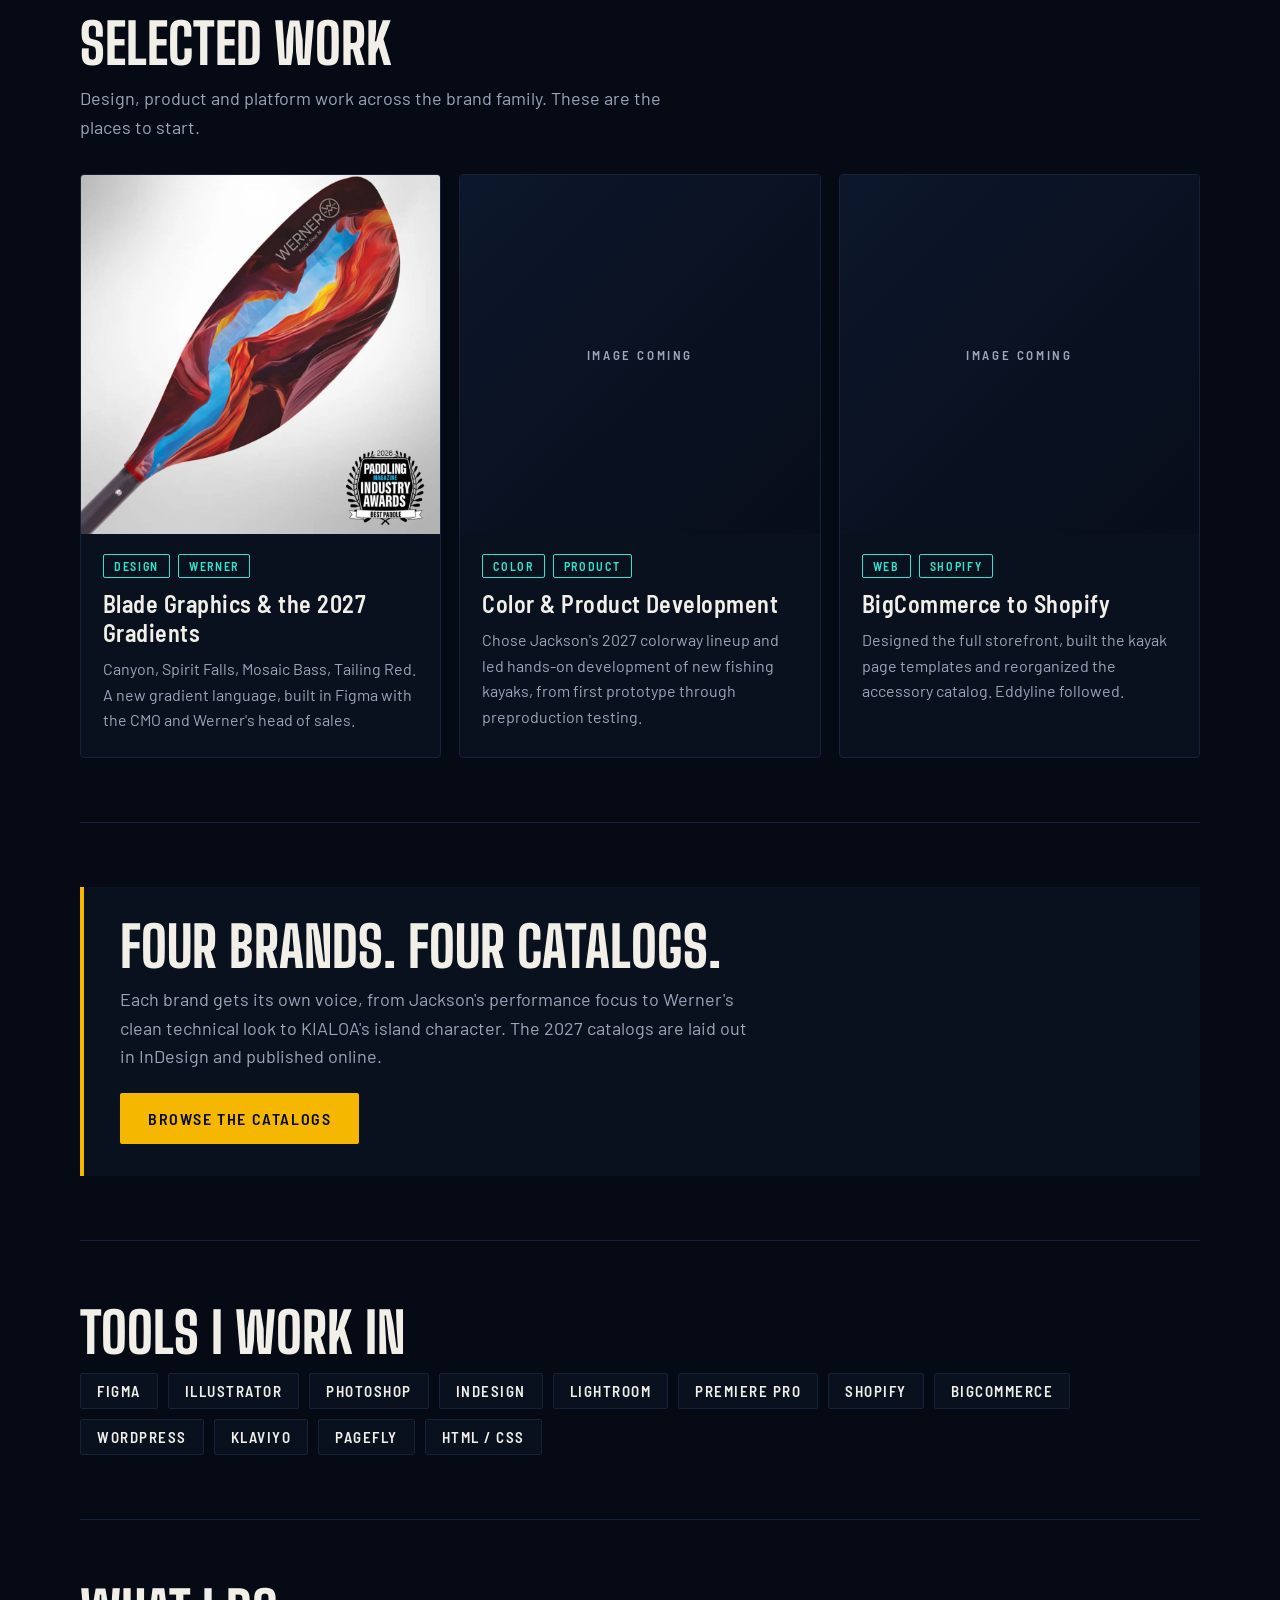
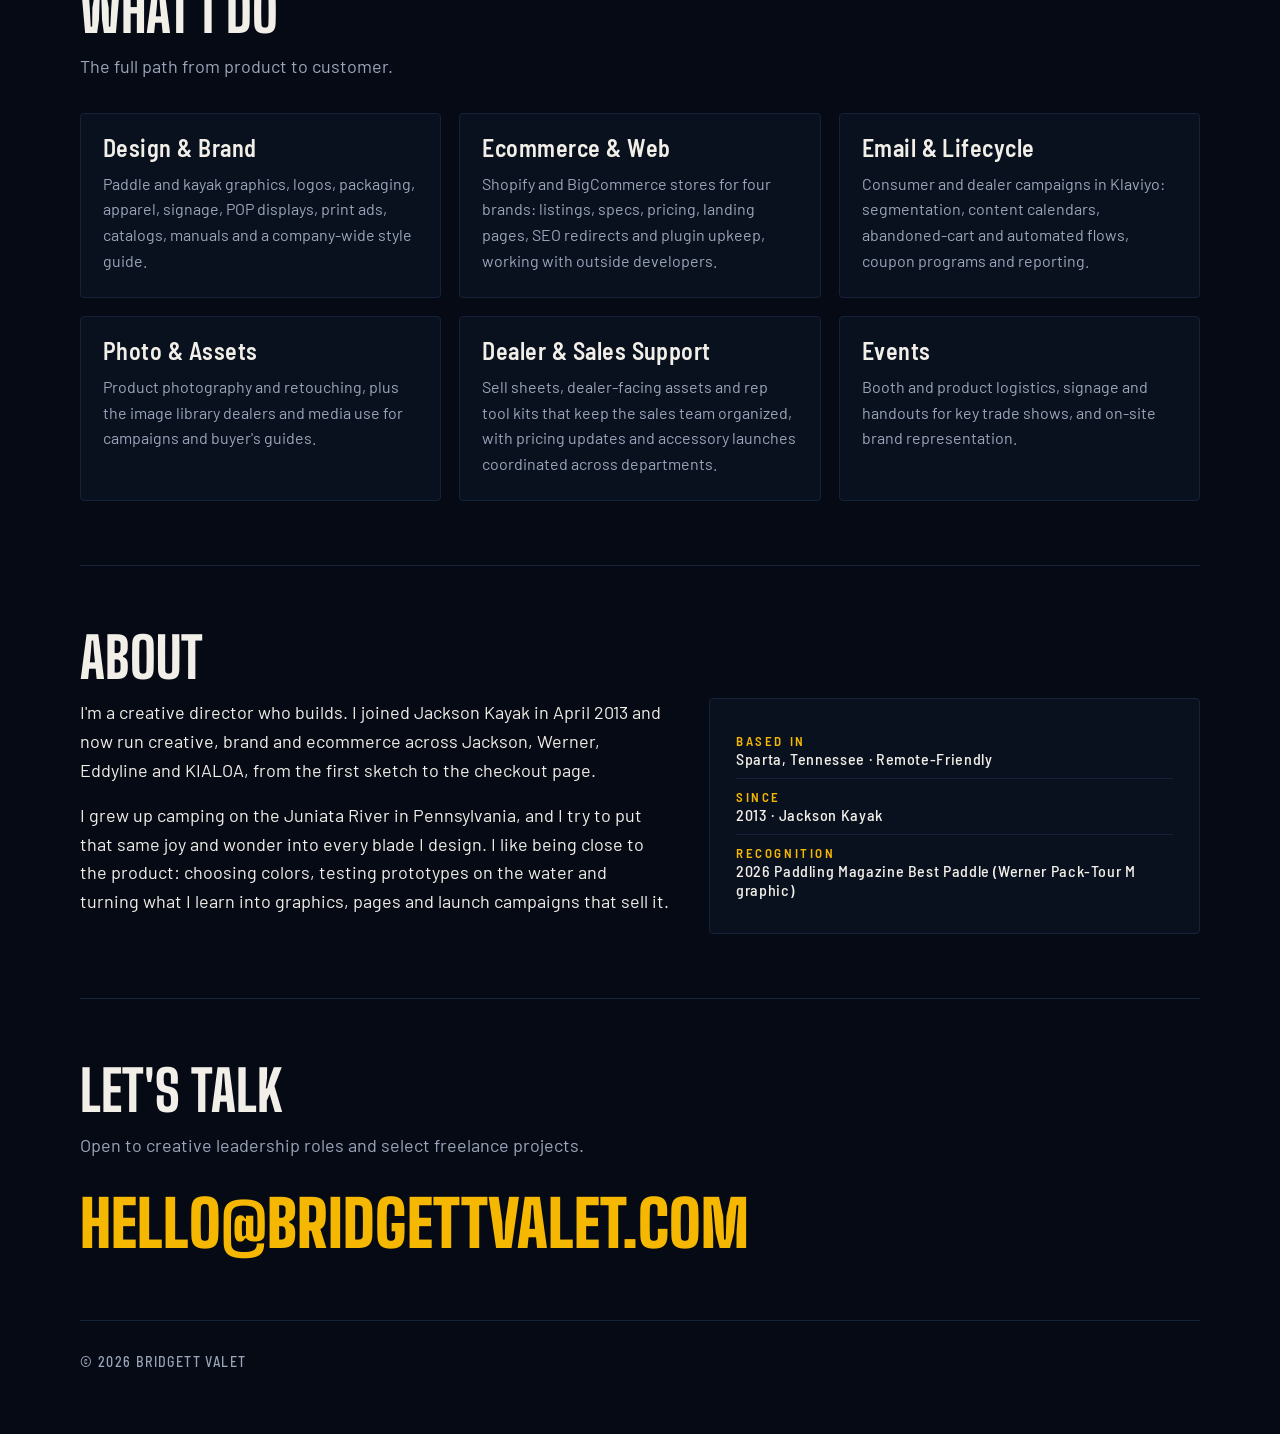
==== commit c0c3b390: "updated tone" ====
--- a/index.html
+++ b/index.html
@@ -74,7 +74,7 @@
 
   <section>
     <h2>What I do</h2>
-    <p class="sec-intro">One person covering the full path from product to customer.</p>
+    <p class="sec-intro">The full path from product to customer.</p>
     <div class="cards">
       <div class="card"><div class="in"><h3>Design &amp; Brand</h3><p>Paddle and kayak graphics, logos, packaging, apparel, signage, POP displays, print ads, catalogs, manuals and a company-wide style guide.</p></div></div>
       <div class="card"><div class="in"><h3>Ecommerce &amp; Web</h3><p>Shopify and BigCommerce stores for four brands: listings, specs, pricing, landing pages, SEO redirects and plugin upkeep, working with outside developers.</p></div></div>
